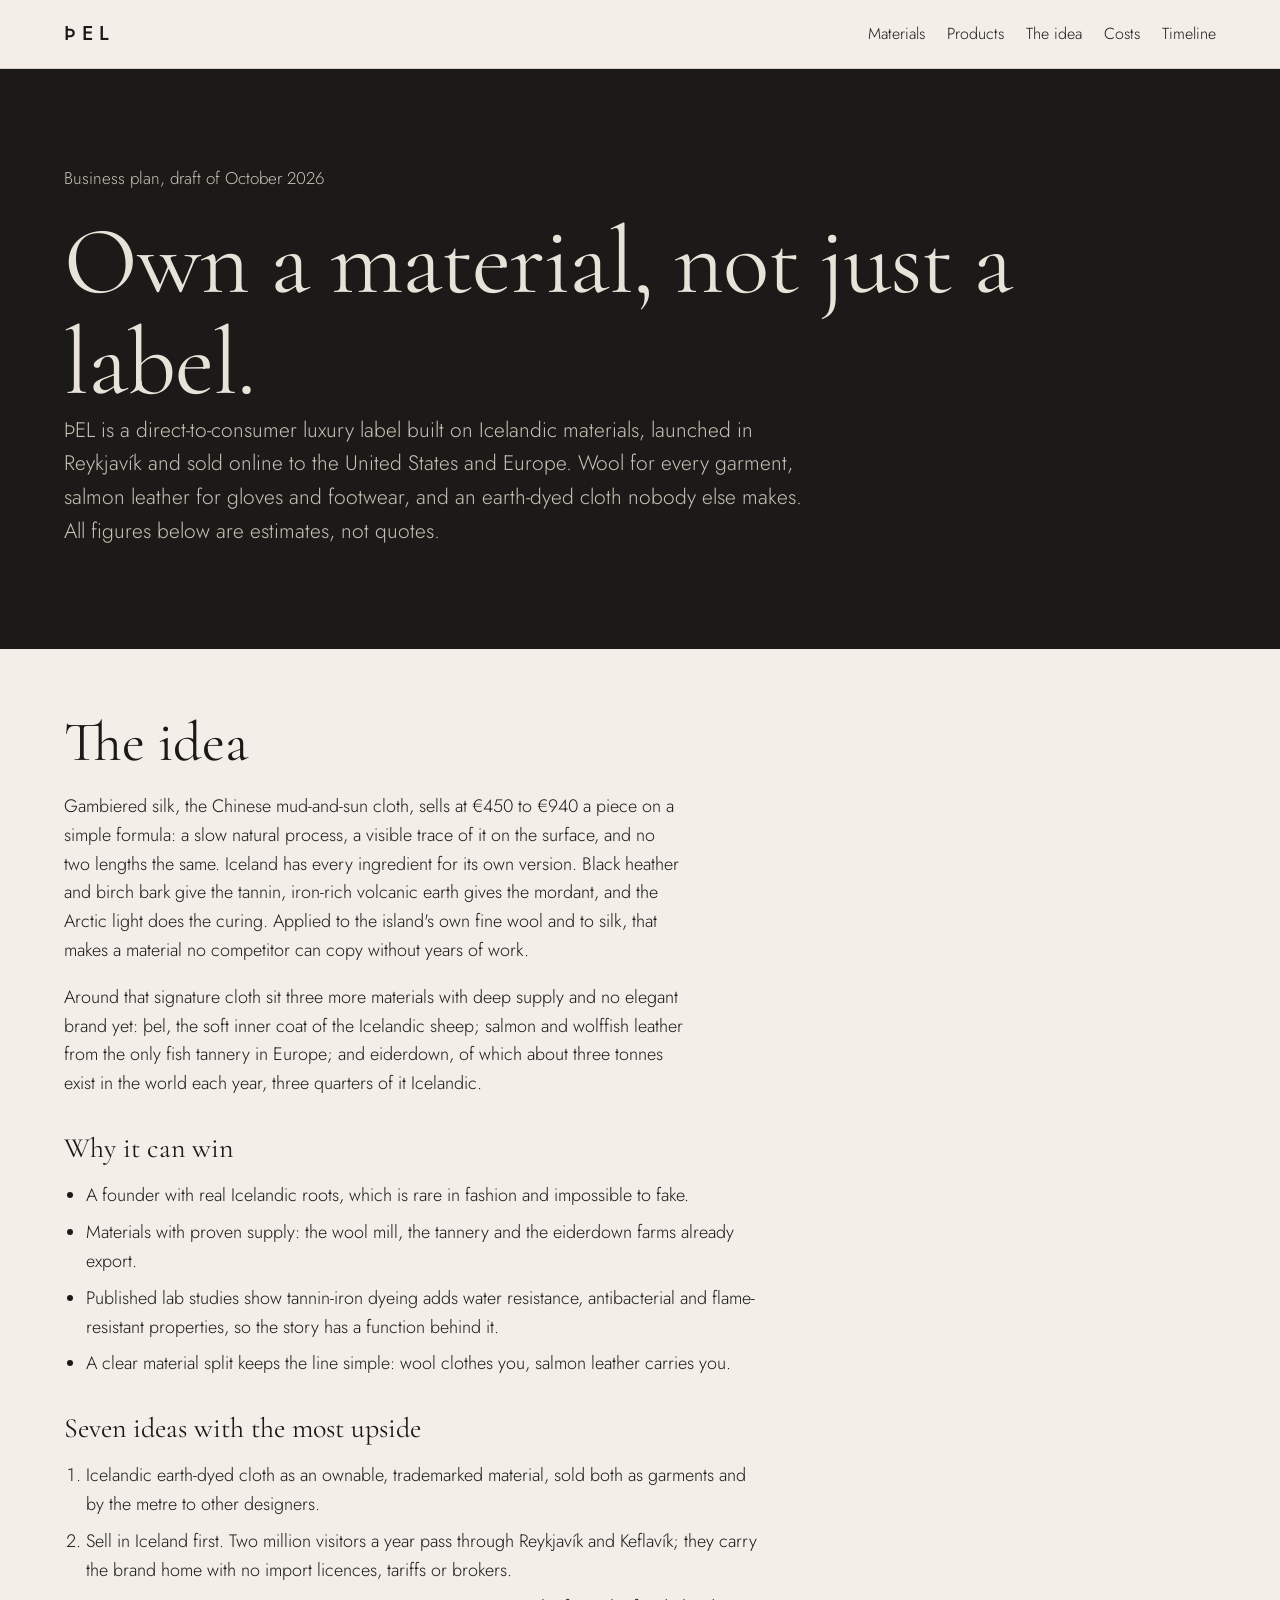
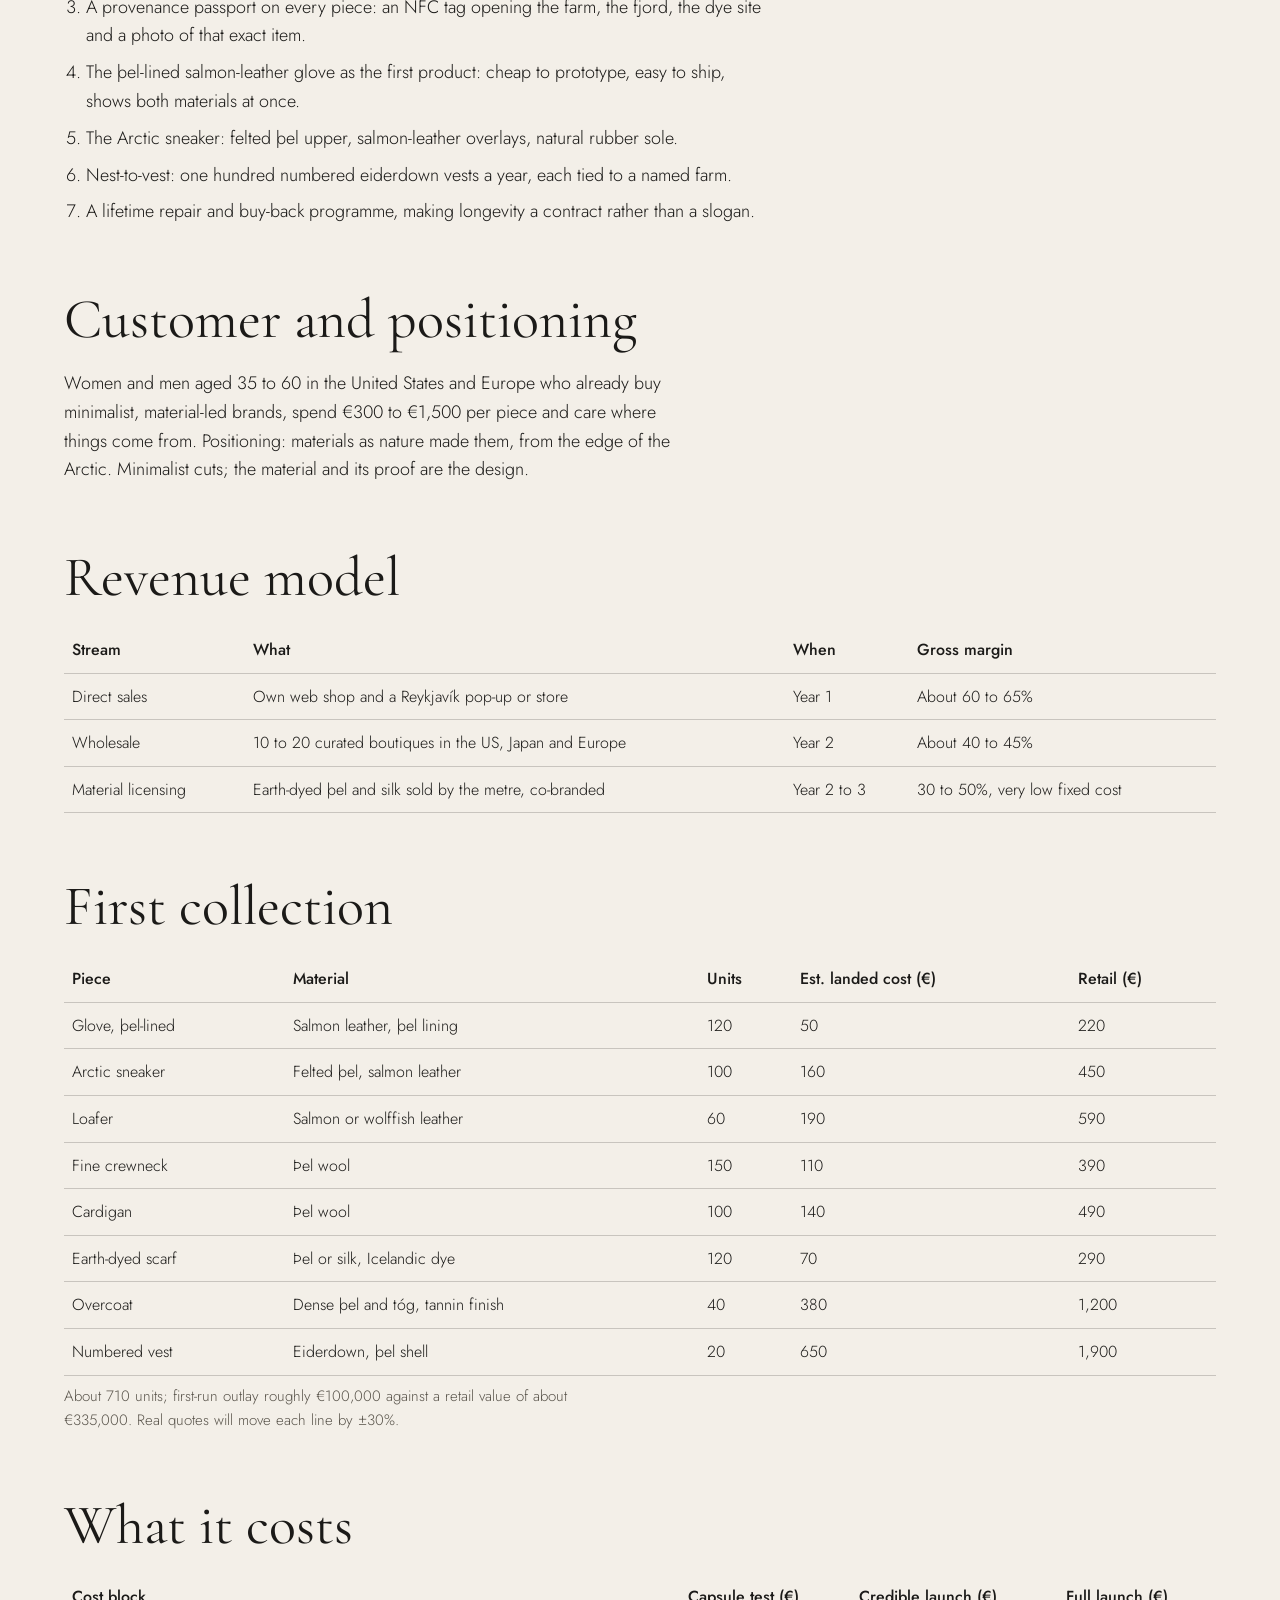
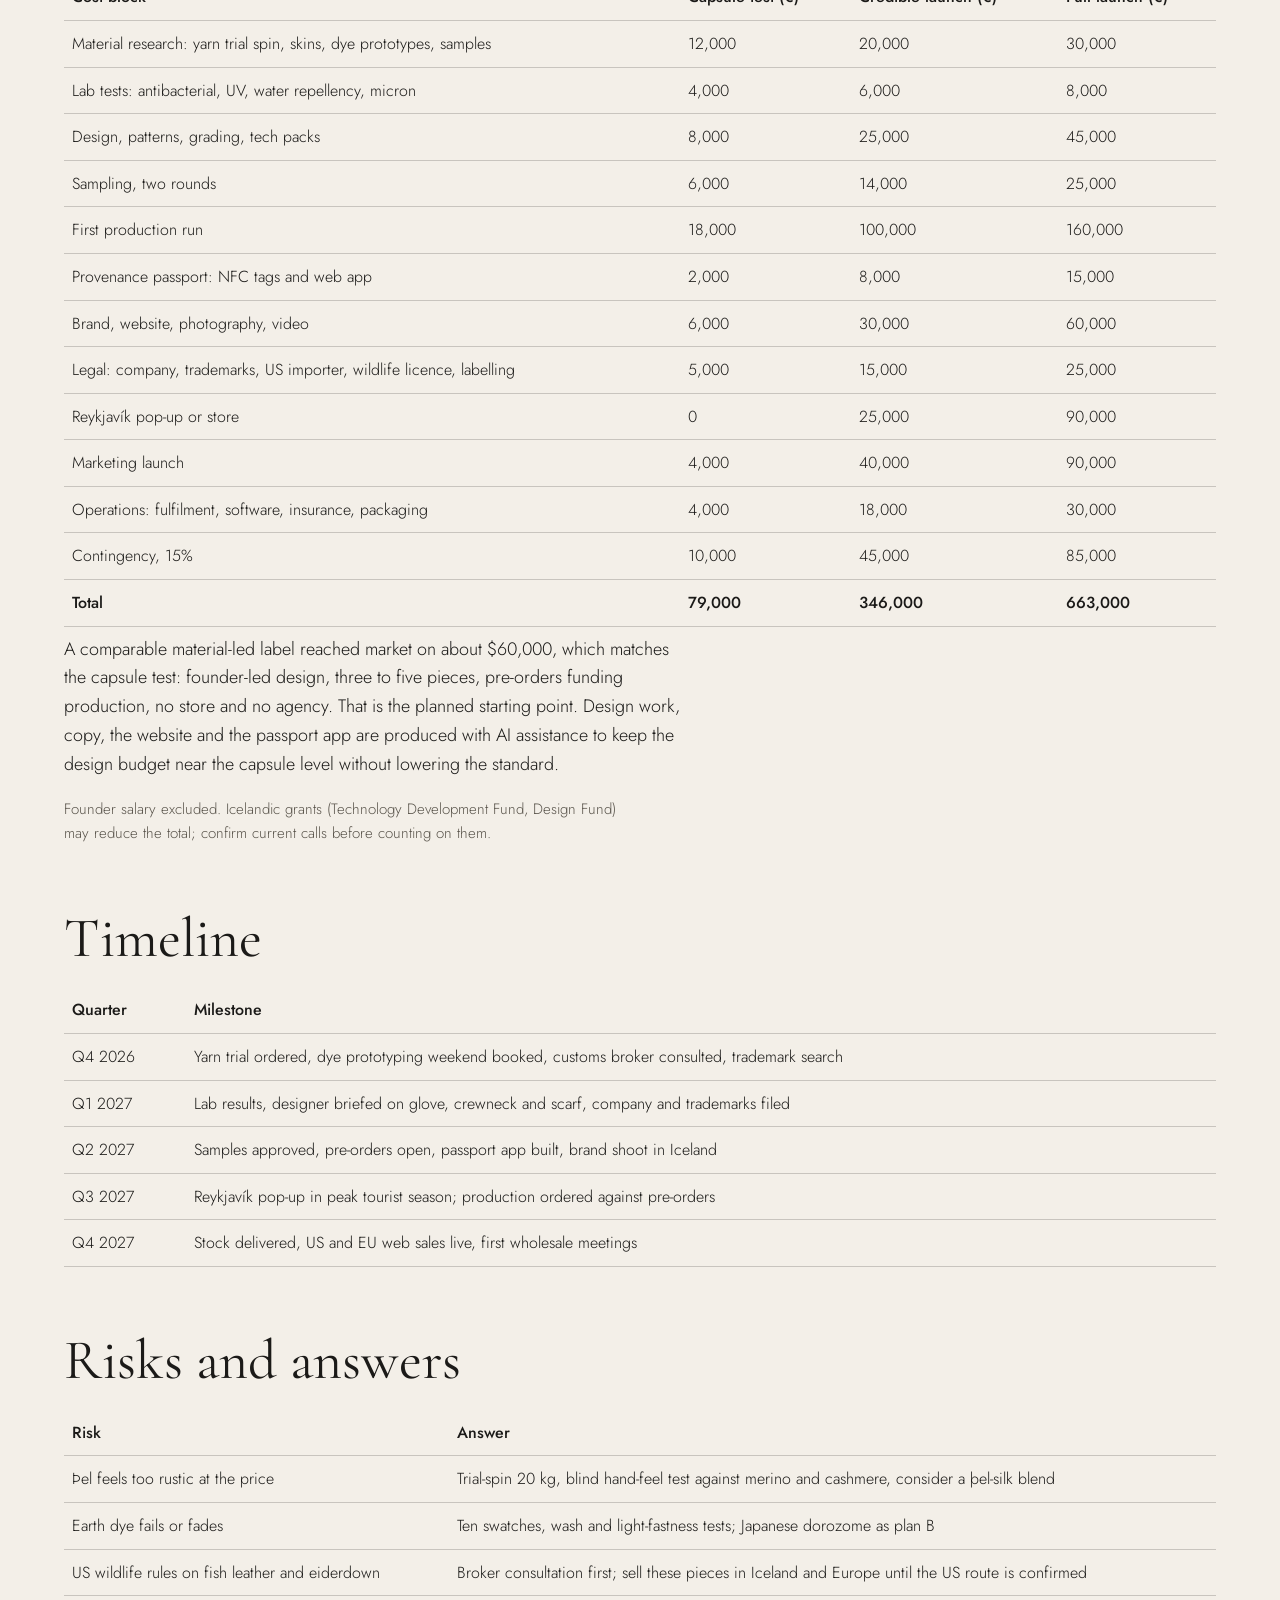
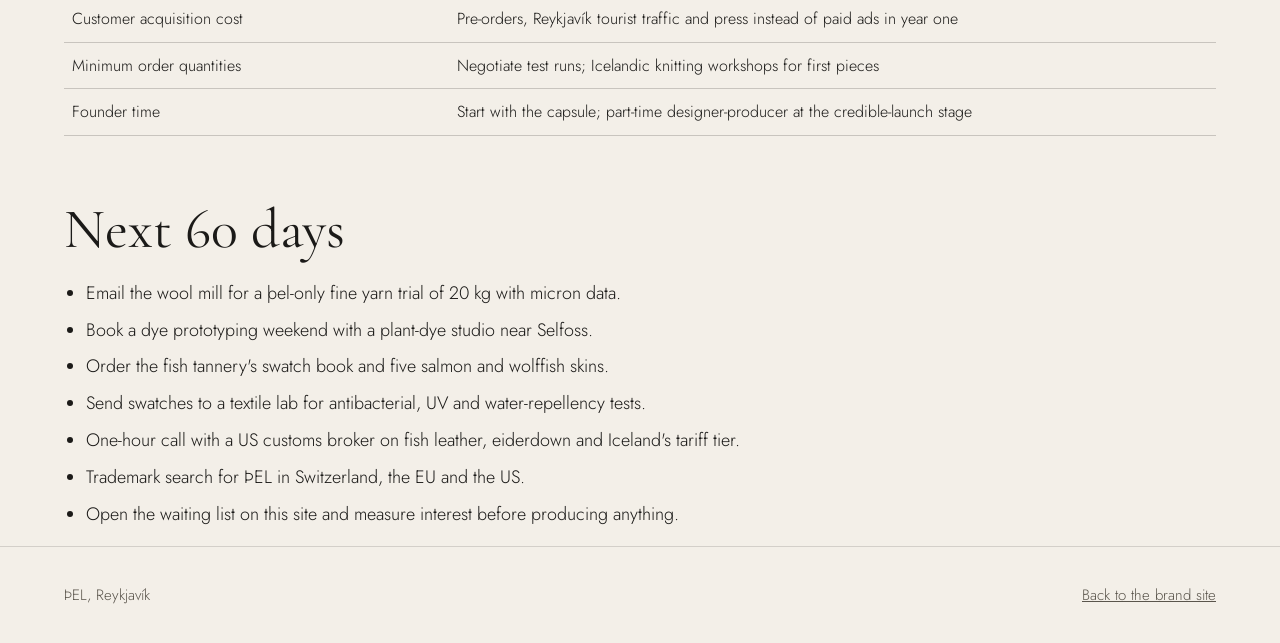
==== business.html @ fbdbf67c "ÞEL brand site and business plan" ====
<!doctype html>
<html lang="en">
<head>
<meta charset="utf-8">
<meta name="viewport" content="width=device-width, initial-scale=1">
<title>ÞEL — Business plan</title>
<meta name="description" content="The ÞEL business plan: concept, materials, product line, costs and timeline for an Icelandic heritage-materials label.">
<link rel="preconnect" href="https://fonts.googleapis.com">
<link rel="stylesheet" href="https://fonts.googleapis.com/css2?family=Cormorant+Garamond:ital,wght@0,400;0,600;1,400&family=Jost:wght@300;400;500&display=swap">
<link rel="stylesheet" href="style.css">
</head>
<body>
<header>
  <div class="wrap">
    <a class="mark" href="index.html">ÞEL</a>
    <nav aria-label="Main">
      <a href="index.html#materials">Materials</a>
      <a href="index.html#products">Products</a>
      <a href="#idea">The idea</a>
      <a href="#costs">Costs</a>
      <a href="#timeline">Timeline</a>
    </nav>
  </div>
</header>

<main class="doc">
<section class="hero">
  <div class="wrap" style="display:block">
    <p class="lead">Business plan, draft of October 2026</p>
    <h1>Own a material, not just a label.</h1>
    <p>ÞEL is a direct-to-consumer luxury label built on Icelandic materials, launched in Reykjavík and sold online to the United States and Europe. Wool for every garment, salmon leather for gloves and footwear, and an earth-dyed cloth nobody else makes. All figures below are estimates, not quotes.</p>
  </div>
</section>

<div class="wrap">

<h2 id="idea">The idea</h2>
<p>Gambiered silk, the Chinese mud-and-sun cloth, sells at €450 to €940 a piece on a simple formula: a slow natural process, a visible trace of it on the surface, and no two lengths the same. Iceland has every ingredient for its own version. Black heather and birch bark give the tannin, iron-rich volcanic earth gives the mordant, and the Arctic light does the curing. Applied to the island's own fine wool and to silk, that makes a material no competitor can copy without years of work.</p>
<p>Around that signature cloth sit three more materials with deep supply and no elegant brand yet: þel, the soft inner coat of the Icelandic sheep; salmon and wolffish leather from the only fish tannery in Europe; and eiderdown, of which about three tonnes exist in the world each year, three quarters of it Icelandic.</p>

<h3>Why it can win</h3>
<ul>
  <li>A founder with real Icelandic roots, which is rare in fashion and impossible to fake.</li>
  <li>Materials with proven supply: the wool mill, the tannery and the eiderdown farms already export.</li>
  <li>Published lab studies show tannin-iron dyeing adds water resistance, antibacterial and flame-resistant properties, so the story has a function behind it.</li>
  <li>A clear material split keeps the line simple: wool clothes you, salmon leather carries you.</li>
</ul>

<h3>Seven ideas with the most upside</h3>
<ol>
  <li>Icelandic earth-dyed cloth as an ownable, trademarked material, sold both as garments and by the metre to other designers.</li>
  <li>Sell in Iceland first. Two million visitors a year pass through Reykjavík and Keflavík; they carry the brand home with no import licences, tariffs or brokers.</li>
  <li>A provenance passport on every piece: an NFC tag opening the farm, the fjord, the dye site and a photo of that exact item.</li>
  <li>The þel-lined salmon-leather glove as the first product: cheap to prototype, easy to ship, shows both materials at once.</li>
  <li>The Arctic sneaker: felted þel upper, salmon-leather overlays, natural rubber sole.</li>
  <li>Nest-to-vest: one hundred numbered eiderdown vests a year, each tied to a named farm.</li>
  <li>A lifetime repair and buy-back programme, making longevity a contract rather than a slogan.</li>
</ol>

<h2>Customer and positioning</h2>
<p>Women and men aged 35 to 60 in the United States and Europe who already buy minimalist, material-led brands, spend €300 to €1,500 per piece and care where things come from. Positioning: materials as nature made them, from the edge of the Arctic. Minimalist cuts; the material and its proof are the design.</p>

<h2>Revenue model</h2>
<table>
  <thead><tr><th>Stream</th><th>What</th><th>When</th><th>Gross margin</th></tr></thead>
  <tbody>
    <tr><td>Direct sales</td><td>Own web shop and a Reykjavík pop-up or store</td><td>Year 1</td><td>About 60 to 65%</td></tr>
    <tr><td>Wholesale</td><td>10 to 20 curated boutiques in the US, Japan and Europe</td><td>Year 2</td><td>About 40 to 45%</td></tr>
    <tr><td>Material licensing</td><td>Earth-dyed þel and silk sold by the metre, co-branded</td><td>Year 2 to 3</td><td>30 to 50%, very low fixed cost</td></tr>
  </tbody>
</table>

<h2>First collection</h2>
<table>
  <thead><tr><th>Piece</th><th>Material</th><th>Units</th><th>Est. landed cost (€)</th><th>Retail (€)</th></tr></thead>
  <tbody>
    <tr><td>Glove, þel-lined</td><td>Salmon leather, þel lining</td><td>120</td><td>50</td><td>220</td></tr>
    <tr><td>Arctic sneaker</td><td>Felted þel, salmon leather</td><td>100</td><td>160</td><td>450</td></tr>
    <tr><td>Loafer</td><td>Salmon or wolffish leather</td><td>60</td><td>190</td><td>590</td></tr>
    <tr><td>Fine crewneck</td><td>Þel wool</td><td>150</td><td>110</td><td>390</td></tr>
    <tr><td>Cardigan</td><td>Þel wool</td><td>100</td><td>140</td><td>490</td></tr>
    <tr><td>Earth-dyed scarf</td><td>Þel or silk, Icelandic dye</td><td>120</td><td>70</td><td>290</td></tr>
    <tr><td>Overcoat</td><td>Dense þel and tóg, tannin finish</td><td>40</td><td>380</td><td>1,200</td></tr>
    <tr><td>Numbered vest</td><td>Eiderdown, þel shell</td><td>20</td><td>650</td><td>1,900</td></tr>
  </tbody>
</table>
<p class="note">About 710 units; first-run outlay roughly €100,000 against a retail value of about €335,000. Real quotes will move each line by ±30%.</p>

<h2 id="costs">What it costs</h2>
<table>
  <thead><tr><th>Cost block</th><th>Capsule test (€)</th><th>Credible launch (€)</th><th>Full launch (€)</th></tr></thead>
  <tbody>
    <tr><td>Material research: yarn trial spin, skins, dye prototypes, samples</td><td>12,000</td><td>20,000</td><td>30,000</td></tr>
    <tr><td>Lab tests: antibacterial, UV, water repellency, micron</td><td>4,000</td><td>6,000</td><td>8,000</td></tr>
    <tr><td>Design, patterns, grading, tech packs</td><td>8,000</td><td>25,000</td><td>45,000</td></tr>
    <tr><td>Sampling, two rounds</td><td>6,000</td><td>14,000</td><td>25,000</td></tr>
    <tr><td>First production run</td><td>18,000</td><td>100,000</td><td>160,000</td></tr>
    <tr><td>Provenance passport: NFC tags and web app</td><td>2,000</td><td>8,000</td><td>15,000</td></tr>
    <tr><td>Brand, website, photography, video</td><td>6,000</td><td>30,000</td><td>60,000</td></tr>
    <tr><td>Legal: company, trademarks, US importer, wildlife licence, labelling</td><td>5,000</td><td>15,000</td><td>25,000</td></tr>
    <tr><td>Reykjavík pop-up or store</td><td>0</td><td>25,000</td><td>90,000</td></tr>
    <tr><td>Marketing launch</td><td>4,000</td><td>40,000</td><td>90,000</td></tr>
    <tr><td>Operations: fulfilment, software, insurance, packaging</td><td>4,000</td><td>18,000</td><td>30,000</td></tr>
    <tr><td>Contingency, 15%</td><td>10,000</td><td>45,000</td><td>85,000</td></tr>
    <tr><th>Total</th><th>79,000</th><th>346,000</th><th>663,000</th></tr>
  </tbody>
</table>
<p>A comparable material-led label reached market on about $60,000, which matches the capsule test: founder-led design, three to five pieces, pre-orders funding production, no store and no agency. That is the planned starting point. Design work, copy, the website and the passport app are produced with AI assistance to keep the design budget near the capsule level without lowering the standard.</p>
<p class="note">Founder salary excluded. Icelandic grants (Technology Development Fund, Design Fund) may reduce the total; confirm current calls before counting on them.</p>

<h2 id="timeline">Timeline</h2>
<table>
  <thead><tr><th>Quarter</th><th>Milestone</th></tr></thead>
  <tbody>
    <tr><td>Q4 2026</td><td>Yarn trial ordered, dye prototyping weekend booked, customs broker consulted, trademark search</td></tr>
    <tr><td>Q1 2027</td><td>Lab results, designer briefed on glove, crewneck and scarf, company and trademarks filed</td></tr>
    <tr><td>Q2 2027</td><td>Samples approved, pre-orders open, passport app built, brand shoot in Iceland</td></tr>
    <tr><td>Q3 2027</td><td>Reykjavík pop-up in peak tourist season; production ordered against pre-orders</td></tr>
    <tr><td>Q4 2027</td><td>Stock delivered, US and EU web sales live, first wholesale meetings</td></tr>
  </tbody>
</table>

<h2>Risks and answers</h2>
<table>
  <thead><tr><th>Risk</th><th>Answer</th></tr></thead>
  <tbody>
    <tr><td>Þel feels too rustic at the price</td><td>Trial-spin 20 kg, blind hand-feel test against merino and cashmere, consider a þel-silk blend</td></tr>
    <tr><td>Earth dye fails or fades</td><td>Ten swatches, wash and light-fastness tests; Japanese dorozome as plan B</td></tr>
    <tr><td>US wildlife rules on fish leather and eiderdown</td><td>Broker consultation first; sell these pieces in Iceland and Europe until the US route is confirmed</td></tr>
    <tr><td>Customer acquisition cost</td><td>Pre-orders, Reykjavík tourist traffic and press instead of paid ads in year one</td></tr>
    <tr><td>Minimum order quantities</td><td>Negotiate test runs; Icelandic knitting workshops for first pieces</td></tr>
    <tr><td>Founder time</td><td>Start with the capsule; part-time designer-producer at the credible-launch stage</td></tr>
  </tbody>
</table>

<h2>Next 60 days</h2>
<ul>
  <li>Email the wool mill for a þel-only fine yarn trial of 20 kg with micron data.</li>
  <li>Book a dye prototyping weekend with a plant-dye studio near Selfoss.</li>
  <li>Order the fish tannery's swatch book and five salmon and wolffish skins.</li>
  <li>Send swatches to a textile lab for antibacterial, UV and water-repellency tests.</li>
  <li>One-hour call with a US customs broker on fish leather, eiderdown and Iceland's tariff tier.</li>
  <li>Trademark search for ÞEL in Switzerland, the EU and the US.</li>
  <li>Open the waiting list on this site and measure interest before producing anything.</li>
</ul>

</div>
</main>

<footer>
  <div class="wrap">
    <span>ÞEL, Reykjavík</span>
    <span><a href="index.html">Back to the brand site</a></span>
  </div>
</footer>
</body>
</html>
---- style.css ----
:root{--basalt:#1B1A18;--ash:#E8E3D9;--paper:#F3EFE8;--mud:#8E5B3A;--moss:#6B6F66;--ink-soft:#5A554C;--max:1200px}
*{box-sizing:border-box}
html{scroll-behavior:smooth}
@media (prefers-reduced-motion:reduce){html{scroll-behavior:auto}}
body{margin:0;background:var(--paper);color:var(--basalt);font-family:'Jost','Helvetica Neue',Arial,sans-serif;font-weight:300;line-height:1.6;font-size:18px}
h1,h2,h3{font-family:'Cormorant Garamond',Georgia,serif;font-weight:400;line-height:1.05;margin:0}
h1{font-size:clamp(44px,8vw,96px);letter-spacing:-.01em}
h2{font-size:clamp(34px,4.5vw,56px)}
h3{font-size:28px}
p{margin:0 0 1em;max-width:62ch}
a{color:inherit}
a:focus-visible,button:focus-visible{outline:2px solid var(--mud);outline-offset:3px}
.wrap{max-width:var(--max);margin:0 auto;padding:0 24px}
header{position:sticky;top:0;z-index:5;background:rgba(243,239,232,.92);backdrop-filter:blur(6px);border-bottom:1px solid rgba(27,26,24,.15)}
header .wrap{display:flex;justify-content:space-between;align-items:center;gap:16px;padding-top:18px;padding-bottom:18px}
.mark{font-weight:500;letter-spacing:.3em;text-decoration:none;font-size:20px}
nav{display:flex;flex-wrap:wrap;gap:22px;font-size:16px}
nav a{text-decoration:none}
nav a:hover{color:var(--mud)}
.hero{background:var(--basalt);color:var(--ash);padding:96px 0 80px}
.hero .wrap{display:grid;grid-template-columns:1.2fr 1fr;gap:56px;align-items:end}
.hero p{color:#C9C2B5;font-size:21px}
.hero .lead{font-size:17px;color:#C9C2B5;margin-bottom:20px}
.hero-img{aspect-ratio:4/5;width:100%;object-fit:cover;display:block;border:1px solid rgba(232,227,217,.15)}
.btns{display:flex;flex-wrap:wrap;gap:14px;margin-top:28px}
.btn{display:inline-block;padding:15px 30px;text-decoration:none;font-size:16px;border:1px solid var(--ash);color:var(--ash)}
.btn.solid{background:var(--ash);color:var(--basalt)}
.btn.dark{border-color:var(--basalt);color:var(--basalt)}
.btn.dark.solid{background:var(--basalt);color:var(--ash)}
section{padding:88px 0}
.intro{max-width:720px;margin-bottom:48px}
.grid4{display:grid;grid-template-columns:repeat(4,1fr);gap:32px}
.grid4 img{width:100%;aspect-ratio:4/5;object-fit:cover;display:block;margin-bottom:18px}
.grid4 h3{margin-bottom:8px}
.grid4 p{font-size:16px}
.products{background:var(--ash)}
.lineup{width:100%;height:auto;display:block;margin:24px 0 40px}
.ptable{width:100%;border-collapse:collapse;font-size:17px}
.ptable th,.ptable td{text-align:left;padding:14px 8px;border-bottom:1px solid rgba(27,26,24,.2);vertical-align:top}
.ptable th{font-weight:500}
.steps{display:grid;grid-template-columns:repeat(4,1fr);gap:28px;counter-reset:s}
.steps div{border-top:2px solid var(--mud);padding-top:16px}
.steps div::before{counter-increment:s;content:counter(s);font-family:'Cormorant Garamond',Georgia,serif;font-size:34px;display:block;margin-bottom:6px;color:var(--mud)}
.passport{background:var(--mud);color:#F3EEE6}
.passport .wrap{display:grid;grid-template-columns:1fr 1fr;gap:40px;align-items:center}
.passport p{font-size:19px}
.biz{background:var(--basalt);color:var(--ash)}
.biz p{color:#C9C2B5}
.biz .cols{display:grid;grid-template-columns:repeat(3,1fr);gap:32px;margin-top:40px}
.biz .cols div{border-top:1px solid rgba(232,227,217,.3);padding-top:18px}
.biz .cols strong{display:block;font-family:'Cormorant Garamond',Georgia,serif;font-size:40px;font-weight:400;margin-bottom:6px}
.biz .cols p{font-size:16px}
.wait form{display:flex;flex-wrap:wrap;gap:12px;margin-top:20px}
.wait input{flex:1 1 260px;padding:14px 16px;font:inherit;border:1px solid var(--basalt);background:#fff}
.wait button{padding:14px 28px;font:inherit;background:var(--basalt);color:var(--ash);border:0;cursor:pointer}
footer{border-top:1px solid rgba(27,26,24,.15);padding:36px 0;font-size:15px;color:var(--ink-soft)}
footer .wrap{display:flex;flex-wrap:wrap;justify-content:space-between;gap:12px}
.doc h2{margin:64px 0 20px}
.doc h3{margin:36px 0 12px}
.doc ul,.doc ol{padding-left:22px;max-width:70ch}
.doc li{margin-bottom:8px}
.doc table{width:100%;border-collapse:collapse;font-size:16px;margin:16px 0 8px}
.doc th,.doc td{text-align:left;padding:10px 8px;border-bottom:1px solid rgba(27,26,24,.2);vertical-align:top}
.doc th{font-weight:500}
.note{font-size:15px;color:var(--ink-soft)}
@media (max-width:900px){.hero .wrap,.passport .wrap{grid-template-columns:1fr}.grid4,.steps,.biz .cols{grid-template-columns:1fr 1fr}}
@media (max-width:560px){.grid4,.steps,.biz .cols{grid-template-columns:1fr}section{padding:64px 0}.hero{padding:64px 0 56px}.ptable{font-size:15px}}
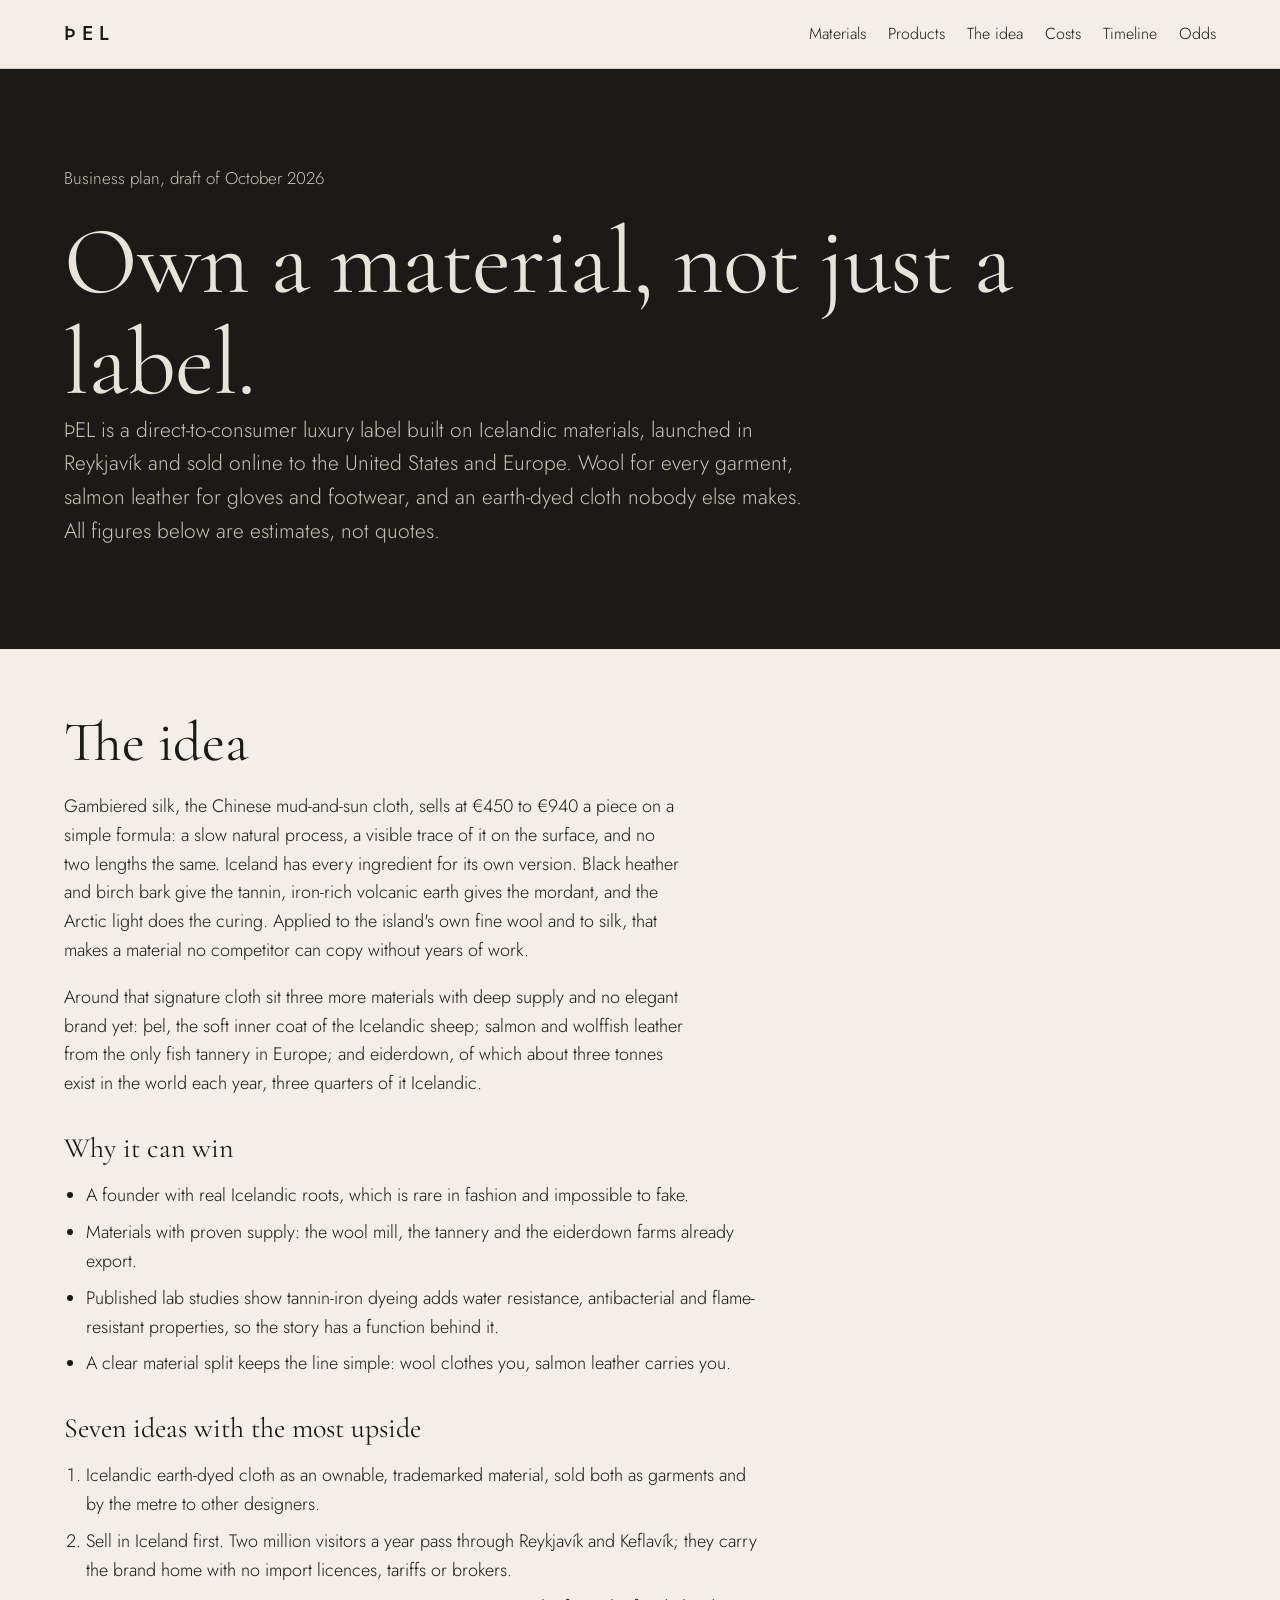
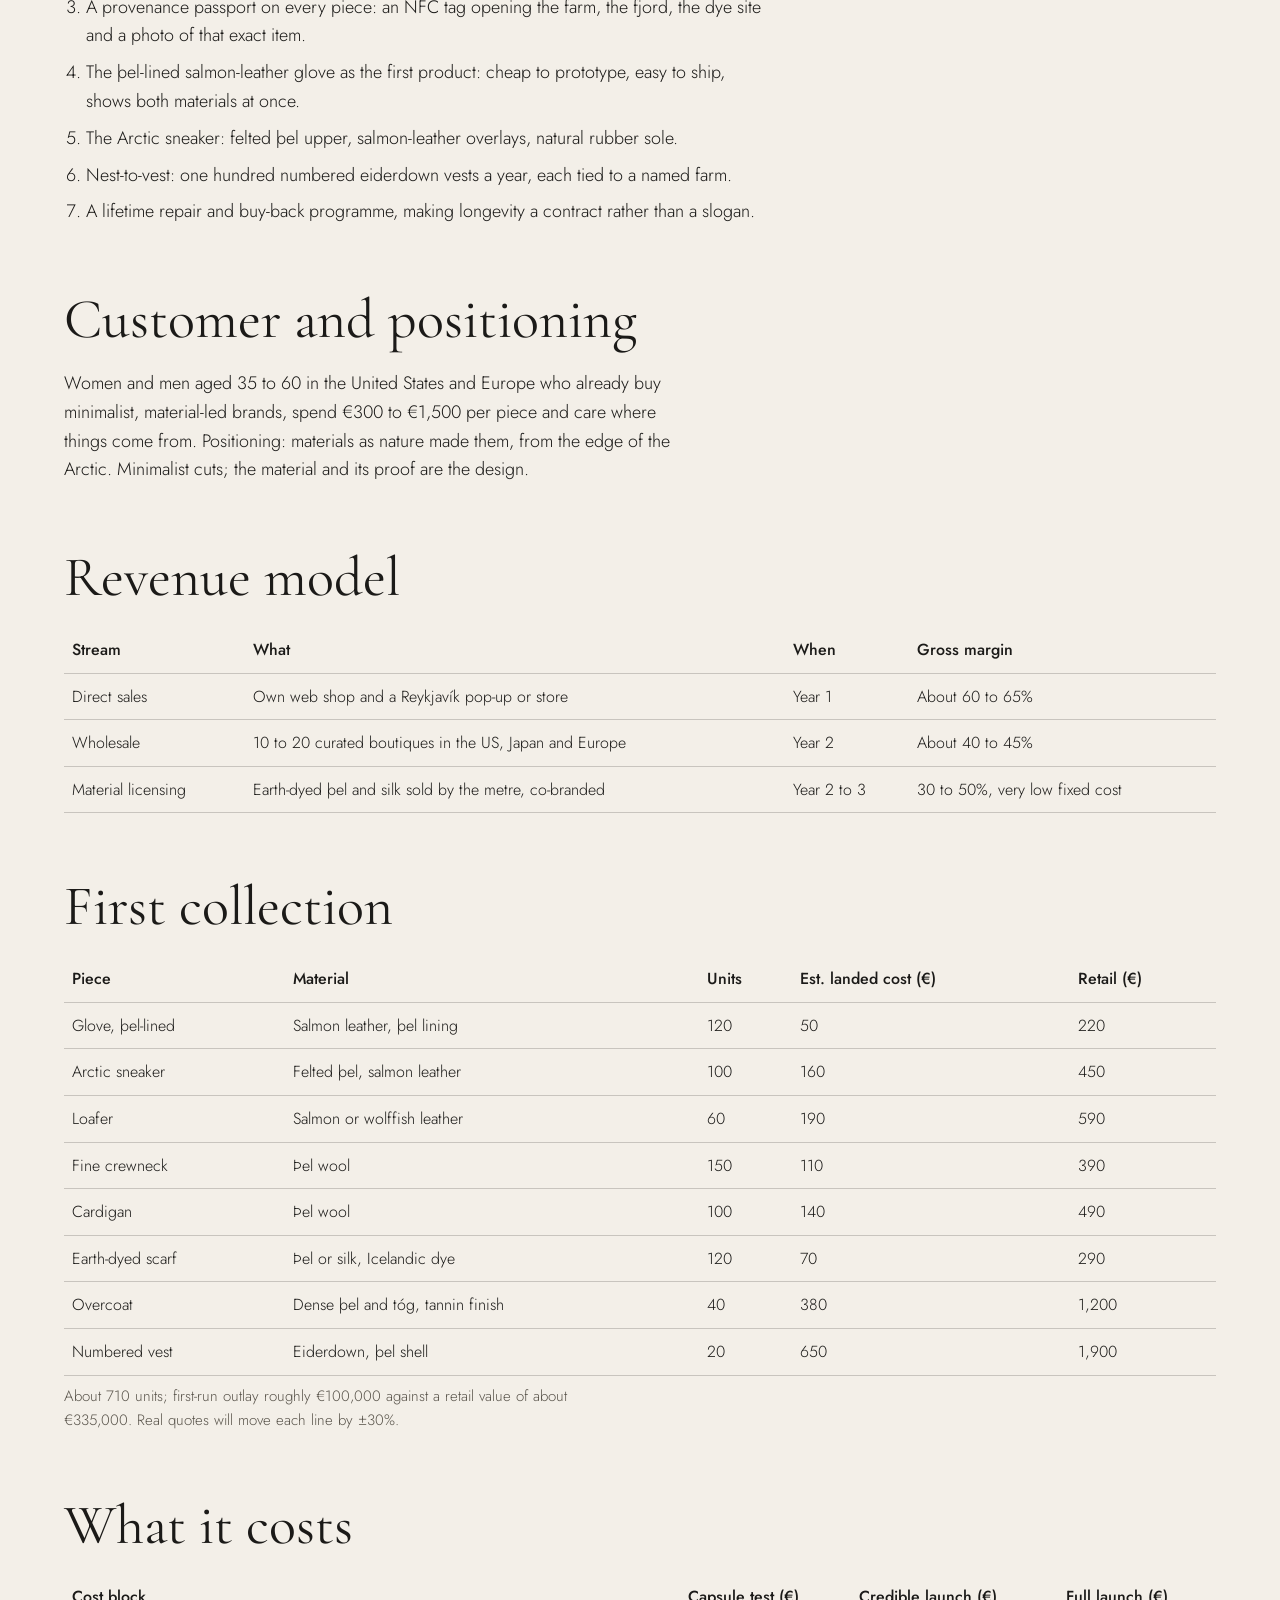
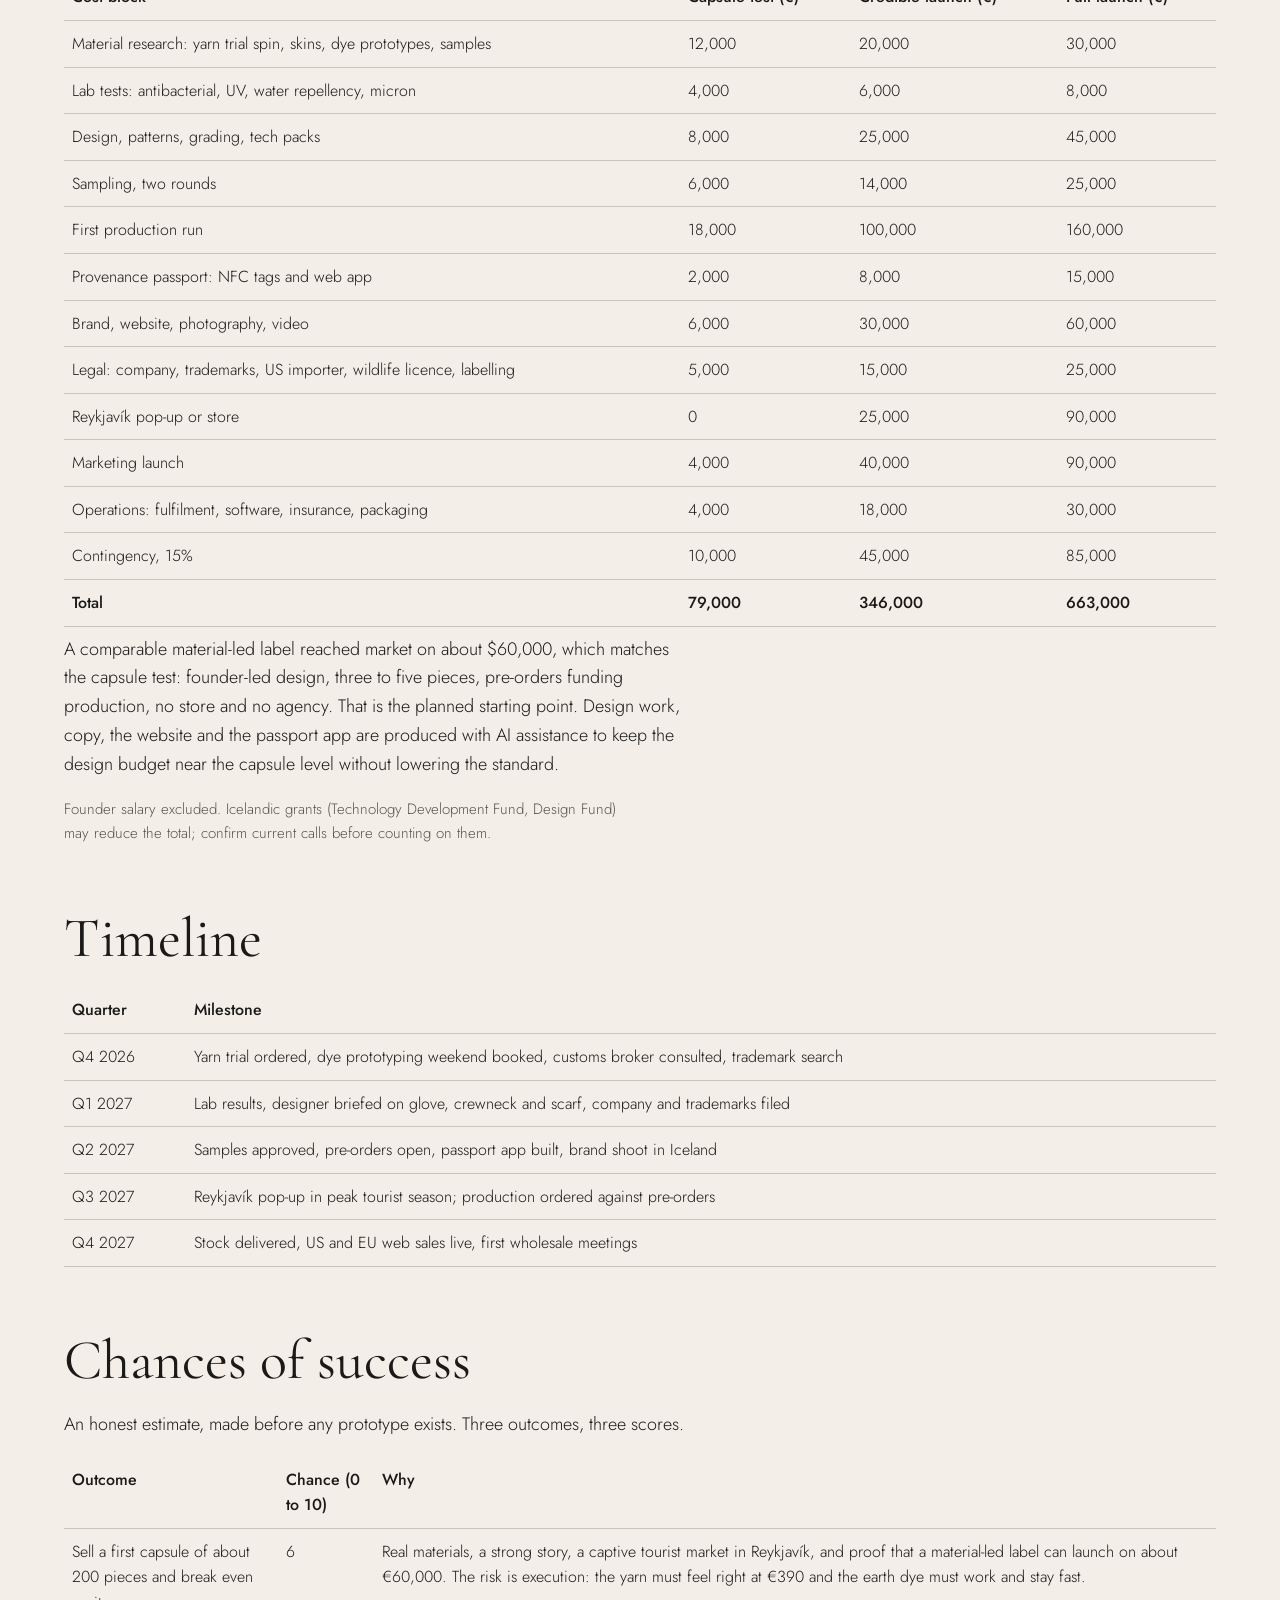
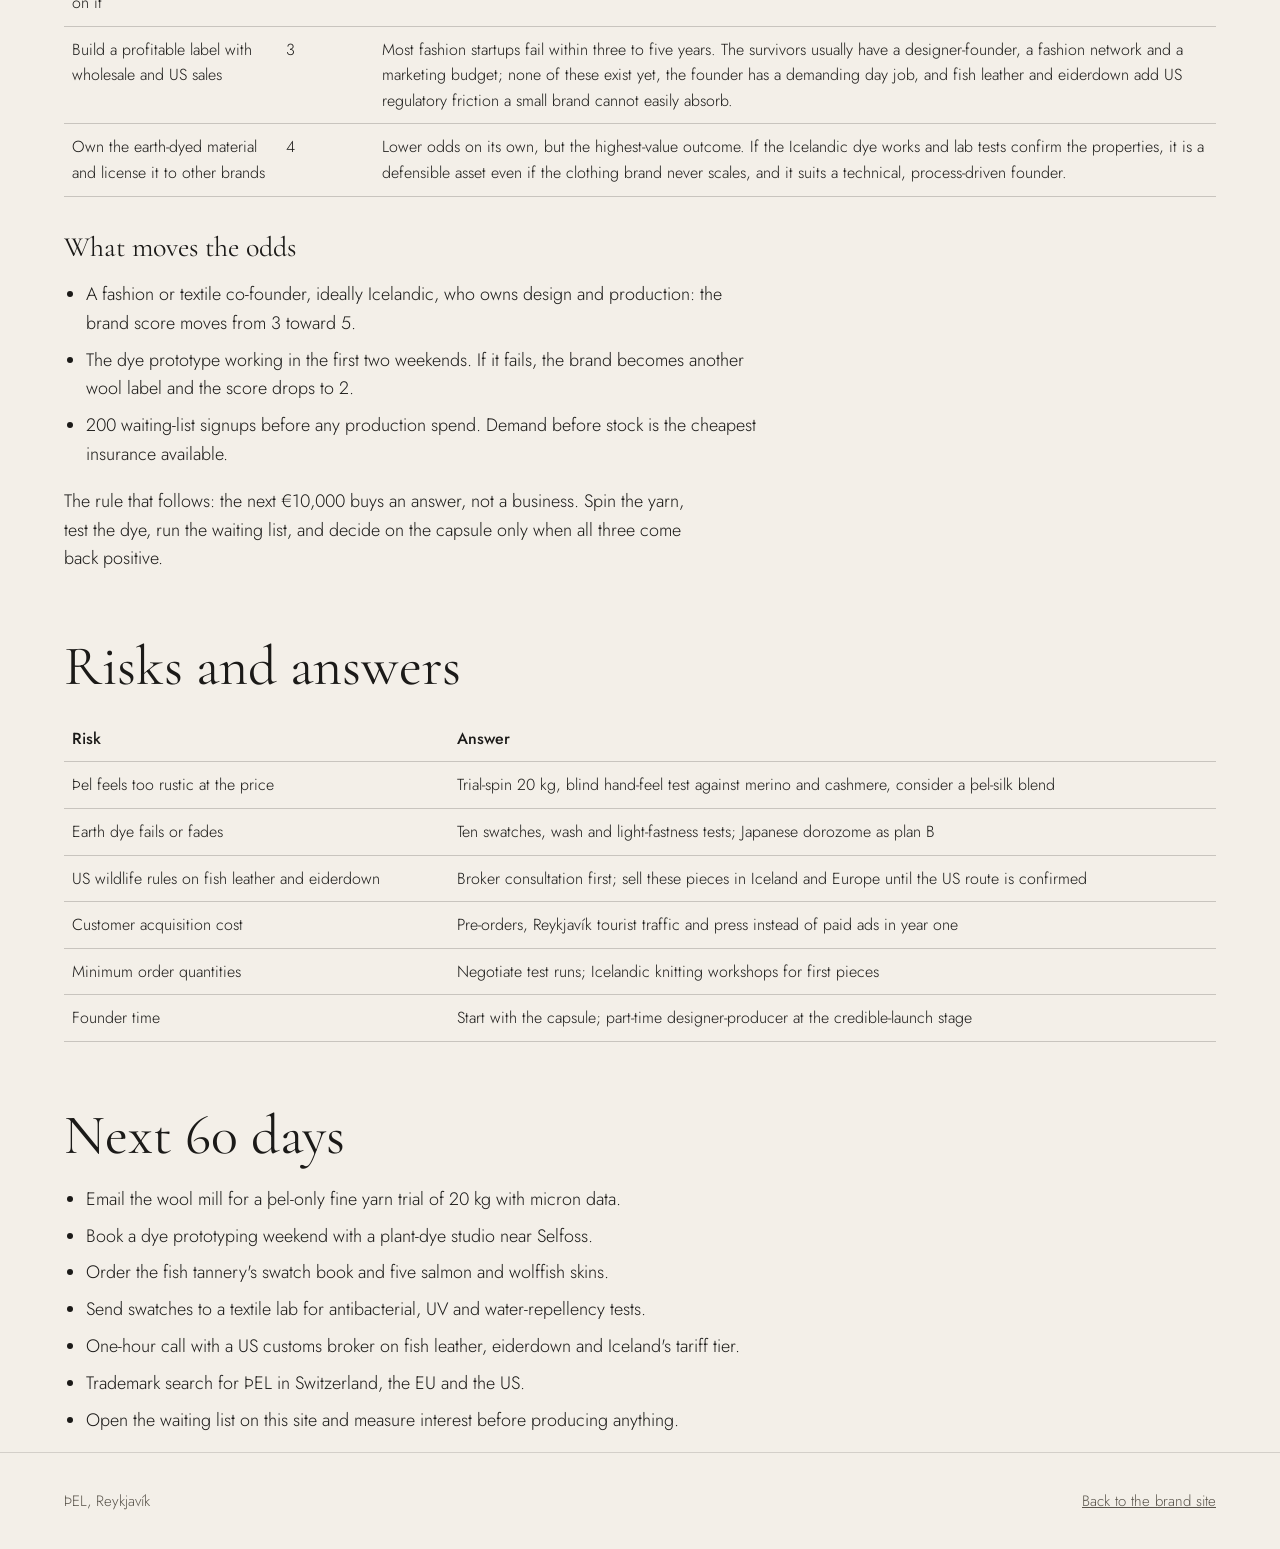
==== commit f409623d: "Add chances-of-success section" ====
--- a/business.html
+++ b/business.html
@@ -19,6 +19,7 @@
       <a href="#idea">The idea</a>
       <a href="#costs">Costs</a>
       <a href="#timeline">Timeline</a>
+      <a href="#odds">Odds</a>
     </nav>
   </div>
 </header>
@@ -120,6 +121,24 @@
   </tbody>
 </table>
 
+<h2 id="odds">Chances of success</h2>
+<p>An honest estimate, made before any prototype exists. Three outcomes, three scores.</p>
+<table>
+  <thead><tr><th>Outcome</th><th>Chance (0 to 10)</th><th>Why</th></tr></thead>
+  <tbody>
+    <tr><td>Sell a first capsule of about 200 pieces and break even on it</td><td>6</td><td>Real materials, a strong story, a captive tourist market in Reykjavík, and proof that a material-led label can launch on about €60,000. The risk is execution: the yarn must feel right at €390 and the earth dye must work and stay fast.</td></tr>
+    <tr><td>Build a profitable label with wholesale and US sales</td><td>3</td><td>Most fashion startups fail within three to five years. The survivors usually have a designer-founder, a fashion network and a marketing budget; none of these exist yet, the founder has a demanding day job, and fish leather and eiderdown add US regulatory friction a small brand cannot easily absorb.</td></tr>
+    <tr><td>Own the earth-dyed material and license it to other brands</td><td>4</td><td>Lower odds on its own, but the highest-value outcome. If the Icelandic dye works and lab tests confirm the properties, it is a defensible asset even if the clothing brand never scales, and it suits a technical, process-driven founder.</td></tr>
+  </tbody>
+</table>
+<h3>What moves the odds</h3>
+<ul>
+  <li>A fashion or textile co-founder, ideally Icelandic, who owns design and production: the brand score moves from 3 toward 5.</li>
+  <li>The dye prototype working in the first two weekends. If it fails, the brand becomes another wool label and the score drops to 2.</li>
+  <li>200 waiting-list signups before any production spend. Demand before stock is the cheapest insurance available.</li>
+</ul>
+<p>The rule that follows: the next €10,000 buys an answer, not a business. Spin the yarn, test the dye, run the waiting list, and decide on the capsule only when all three come back positive.</p>
+
 <h2>Risks and answers</h2>
 <table>
   <thead><tr><th>Risk</th><th>Answer</th></tr></thead>
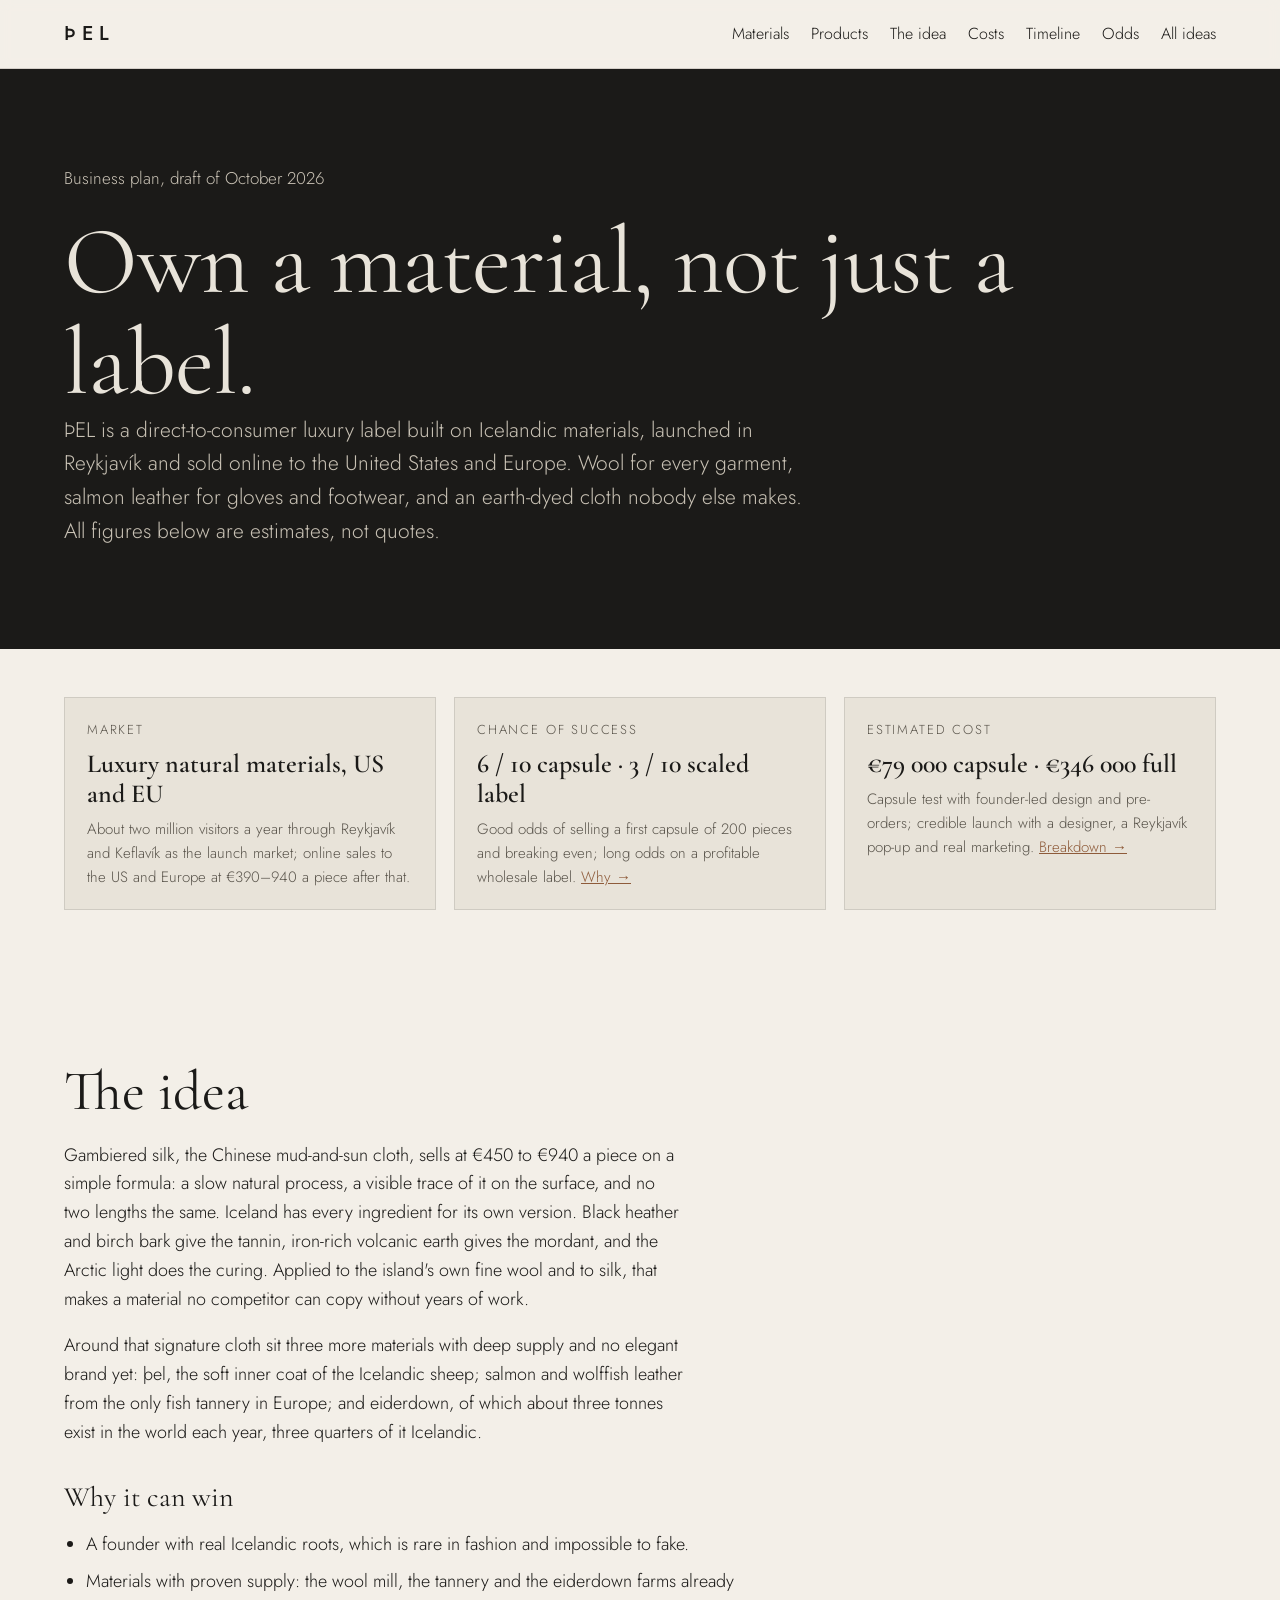
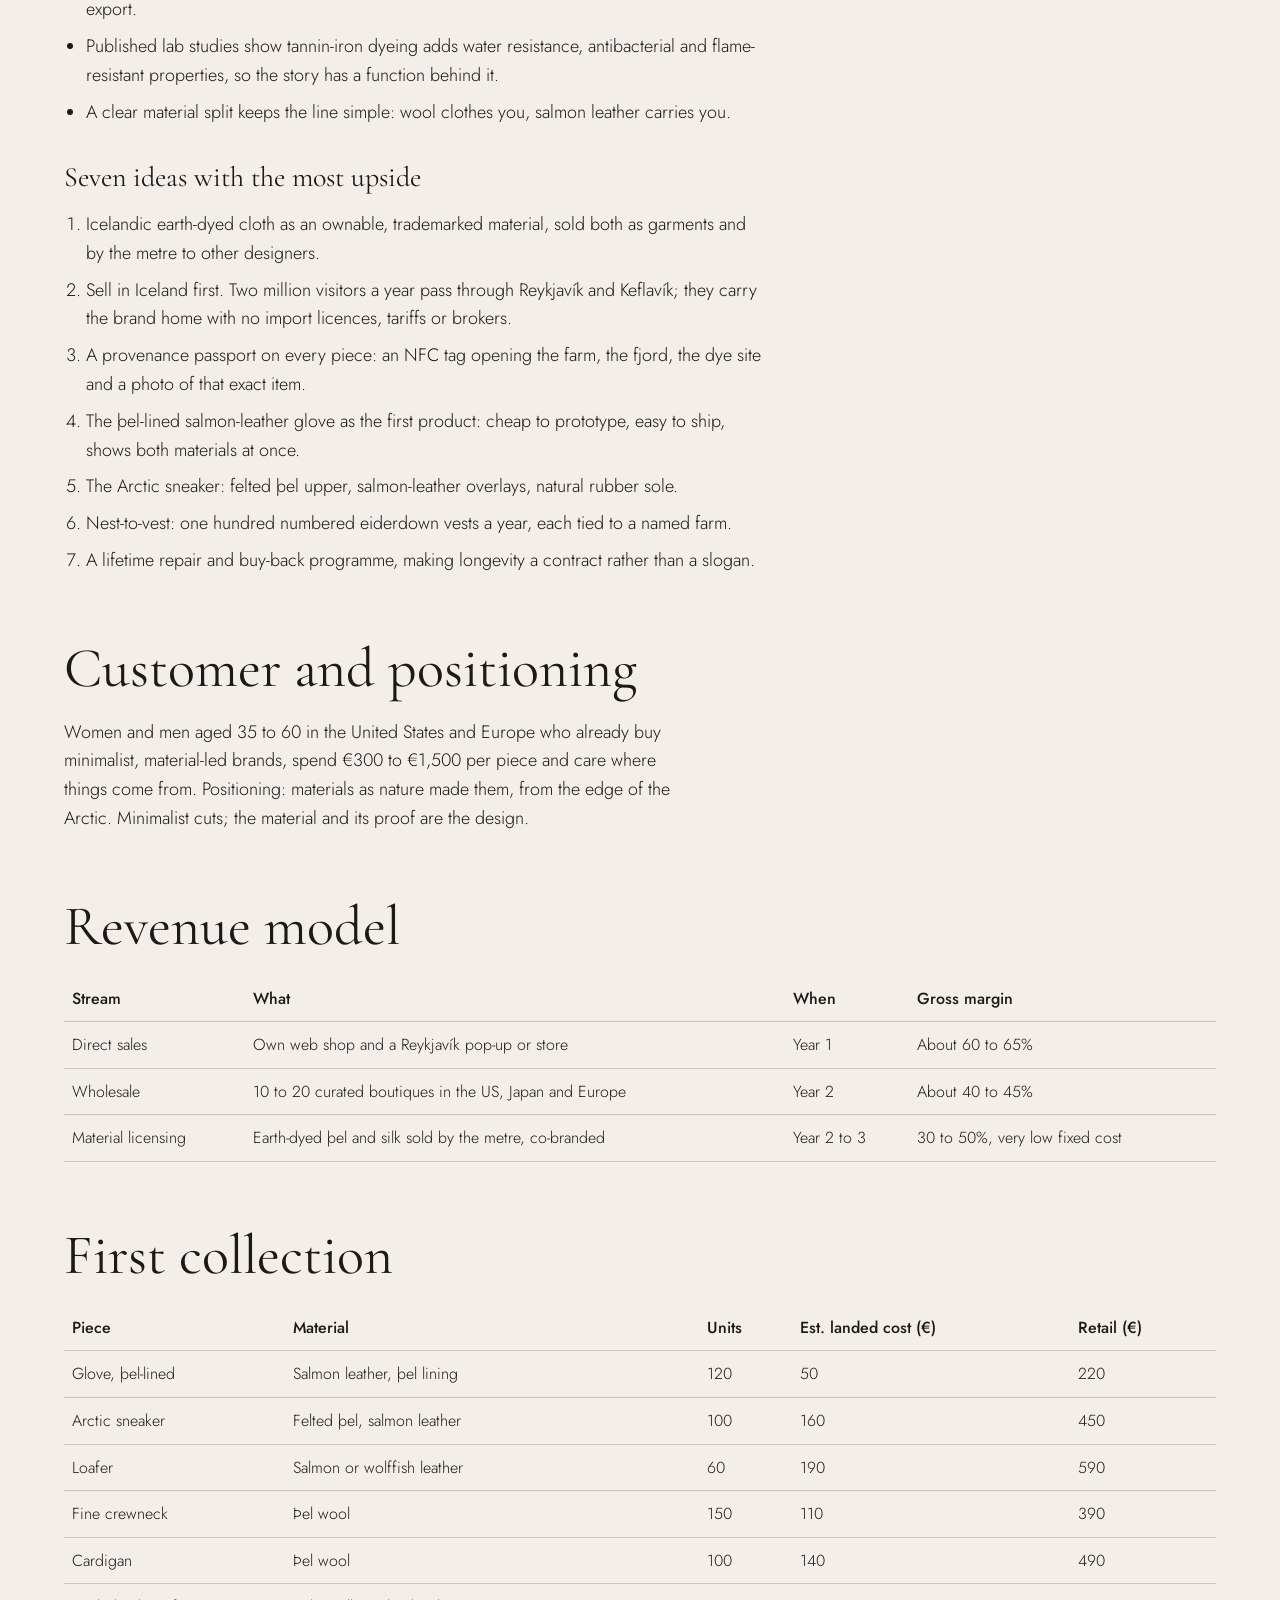
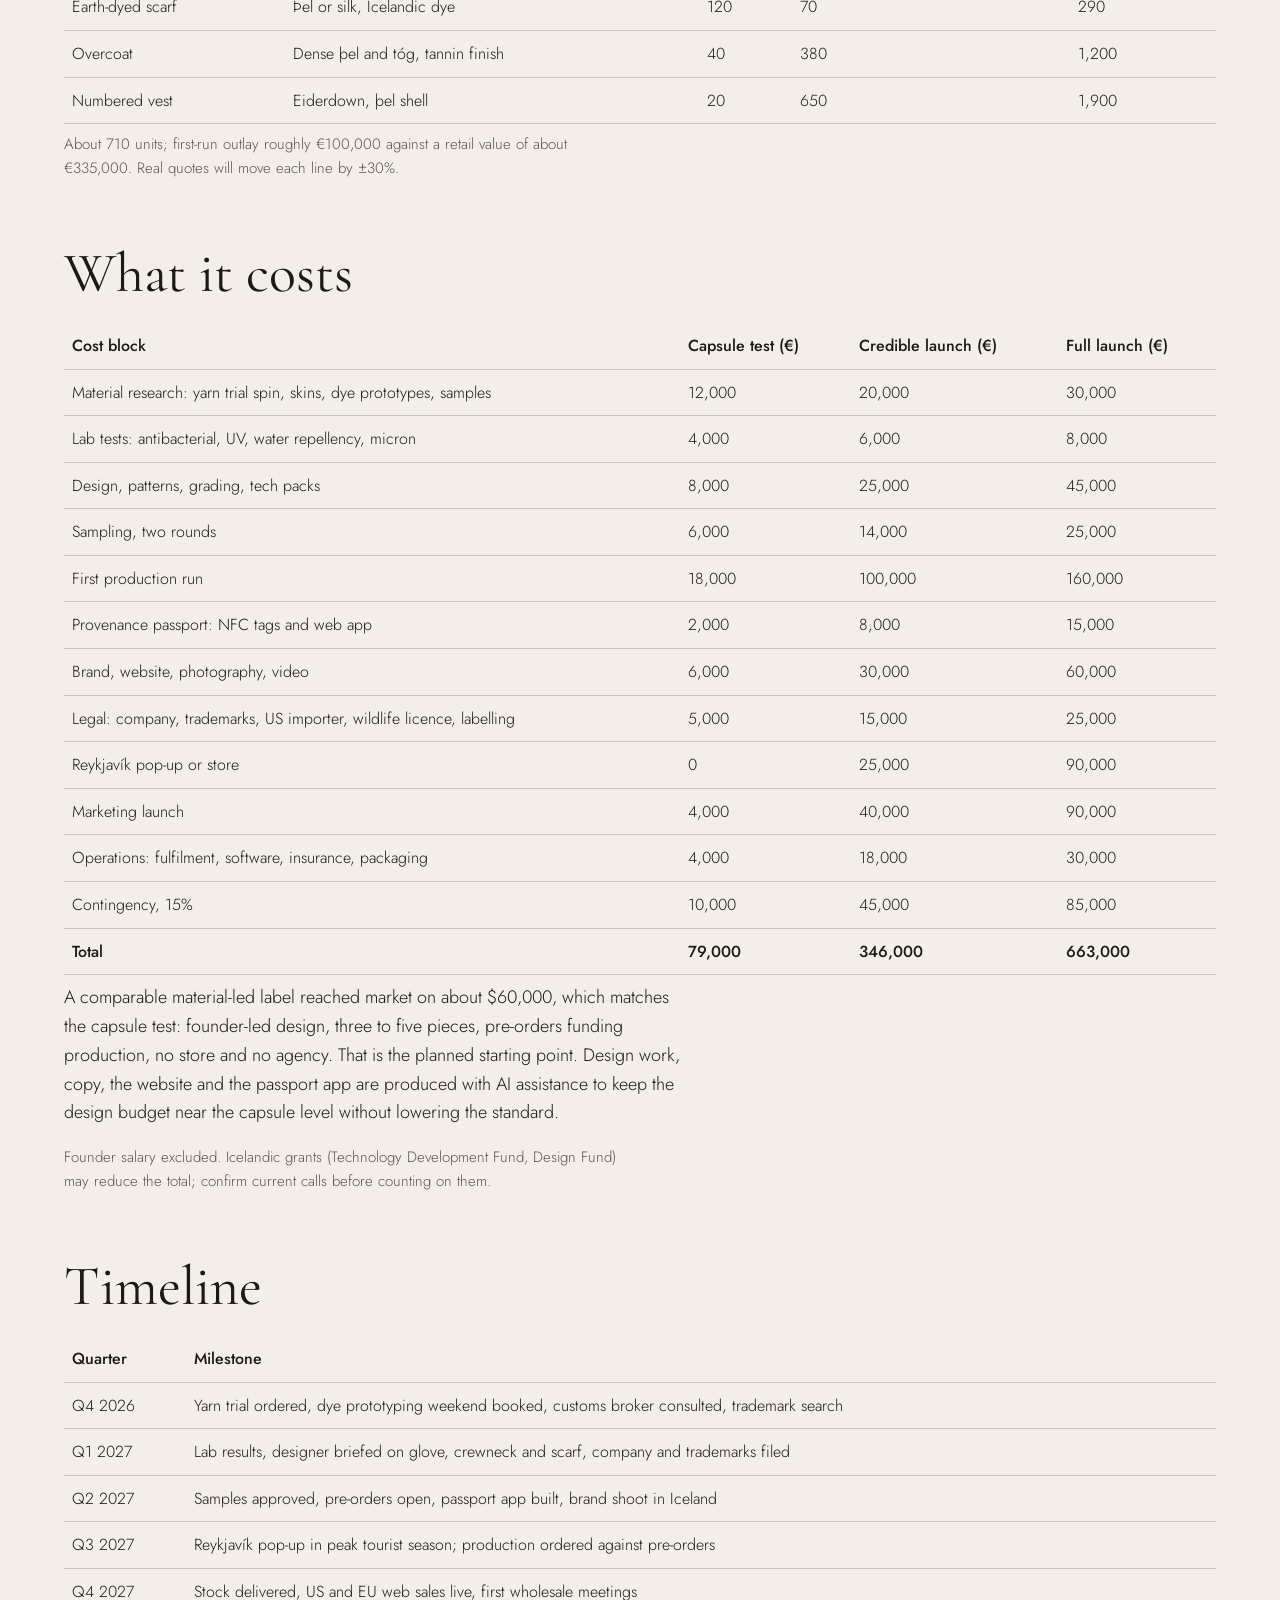
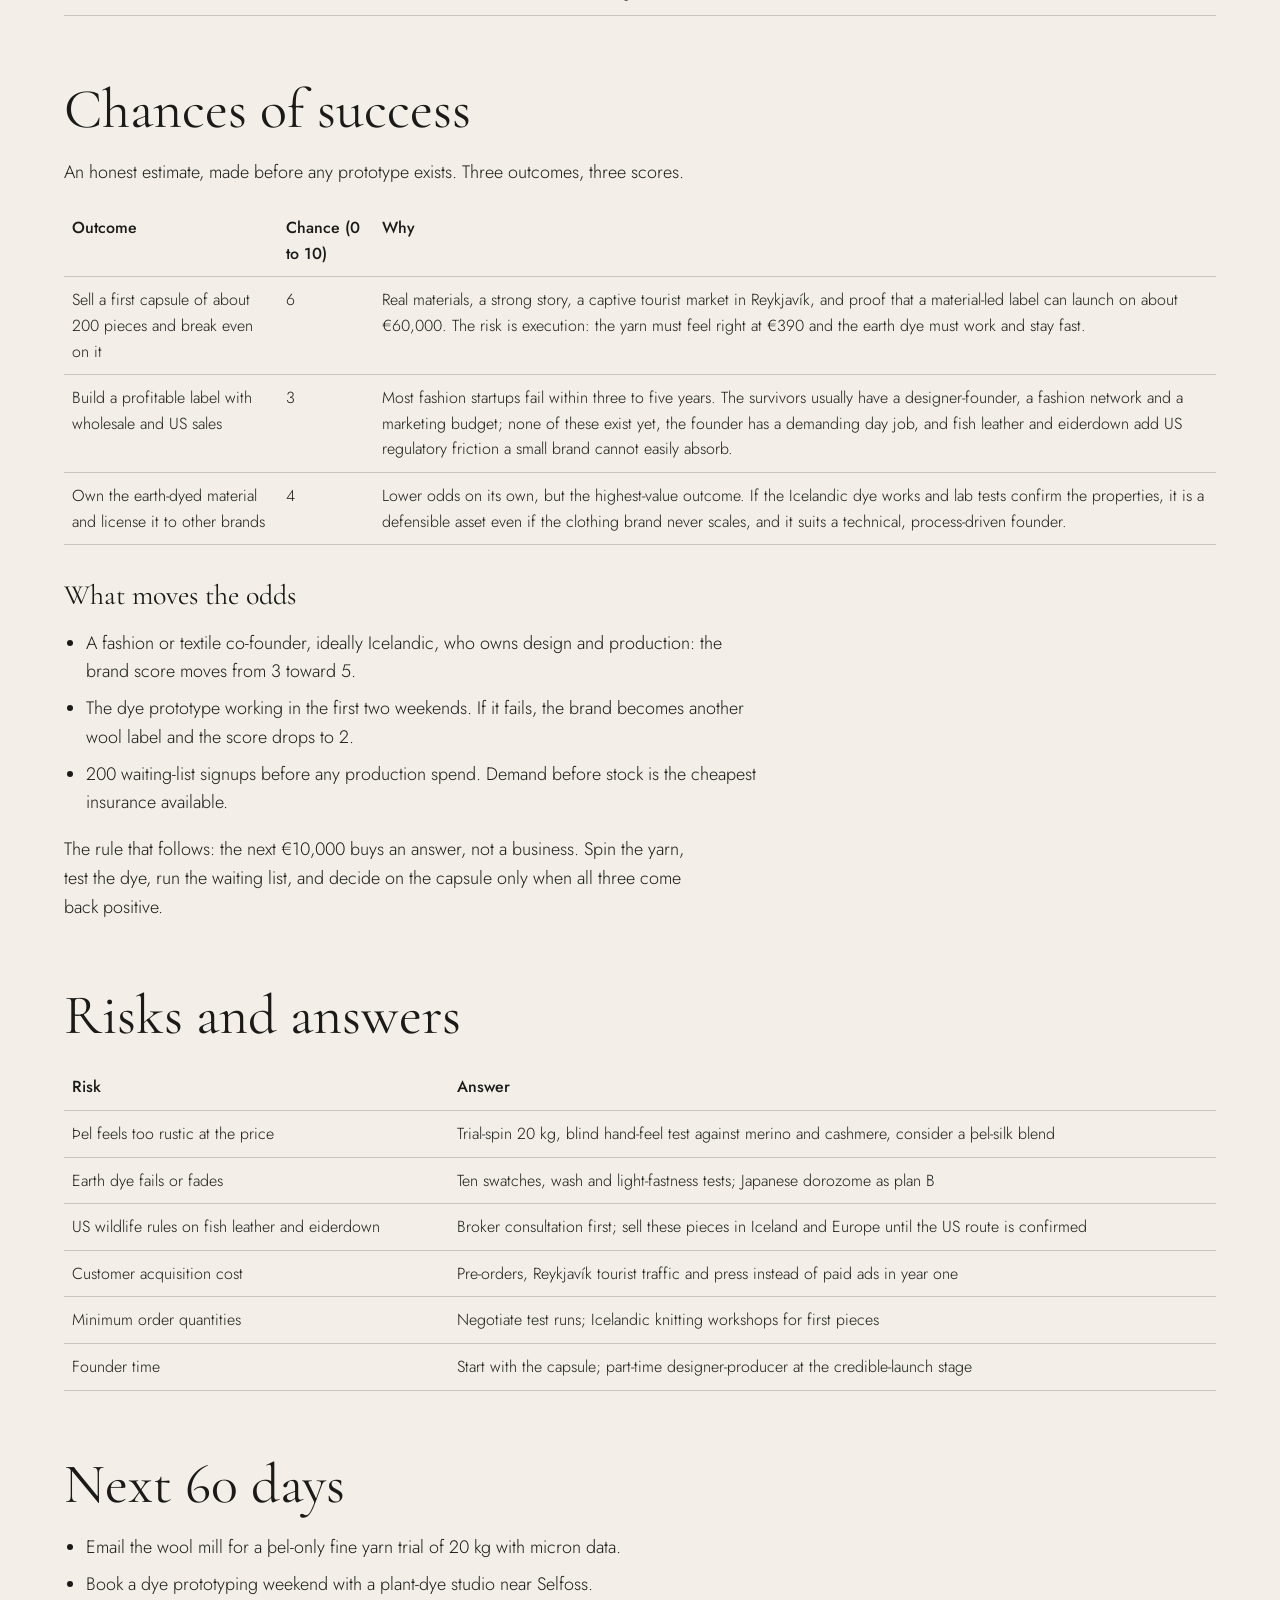
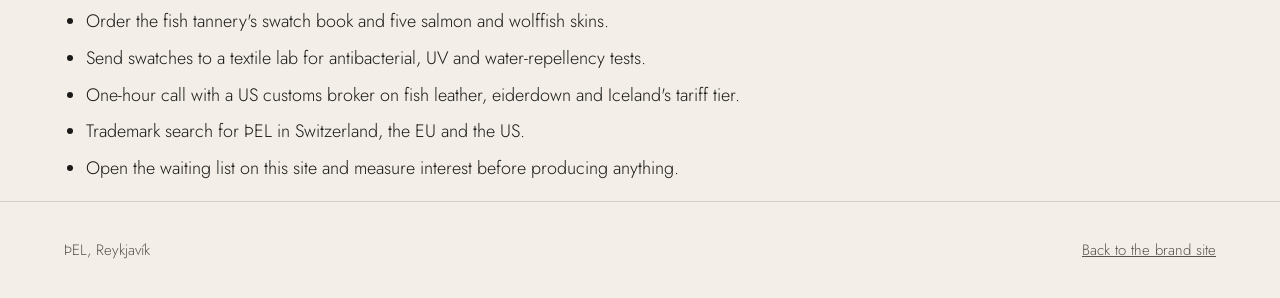
==== commit c869c15b: "Add market / chance of success / cost at a glance" ====
--- a/business.html
+++ b/business.html
@@ -20,6 +20,7 @@
       <a href="#costs">Costs</a>
       <a href="#timeline">Timeline</a>
       <a href="#odds">Odds</a>
+      <a href="https://gummihurdal.github.io/ideas/">All ideas</a>
     </nav>
   </div>
 </header>
@@ -32,6 +33,22 @@
     <p>ÞEL is a direct-to-consumer luxury label built on Icelandic materials, launched in Reykjavík and sold online to the United States and Europe. Wool for every garment, salmon leather for gloves and footwear, and an earth-dyed cloth nobody else makes. All figures below are estimates, not quotes.</p>
   </div>
 </section>
+
+<div class="wrap">
+<section class="glance" aria-label="At a glance">
+  <div><span>Market</span><strong>Luxury natural materials, US and EU</strong><p>About two million visitors a year through Reykjavík and Keflavík as the launch market; online sales to the US and Europe at €390–940 a piece after that.</p></div>
+  <div><span>Chance of success</span><strong>6 / 10 capsule · 3 / 10 scaled label</strong><p>Good odds of selling a first capsule of 200 pieces and breaking even; long odds on a profitable wholesale label. <a href="#odds">Why →</a></p></div>
+  <div><span>Estimated cost</span><strong>€79 000 capsule · €346 000 full</strong><p>Capsule test with founder-led design and pre-orders; credible launch with a designer, a Reykjavík pop-up and real marketing. <a href="#costs">Breakdown →</a></p></div>
+</section>
+</div>
+<style>
+.glance{display:grid;grid-template-columns:repeat(auto-fit,minmax(240px,1fr));gap:18px;margin:-40px 0 48px;position:relative}
+.glance>div{background:var(--ash);border:1px solid rgba(27,26,24,.12);padding:22px 22px 14px}
+.glance span{display:block;font-size:13px;letter-spacing:.14em;text-transform:uppercase;color:var(--ink-soft);margin-bottom:8px}
+.glance strong{display:block;font-family:'Cormorant Garamond',Georgia,serif;font-weight:600;font-size:26px;line-height:1.15;margin-bottom:8px}
+.glance p{font-size:15px;color:var(--ink-soft);margin:0 0 6px}
+.glance a{color:var(--mud)}
+</style>
 
 <div class="wrap">
 
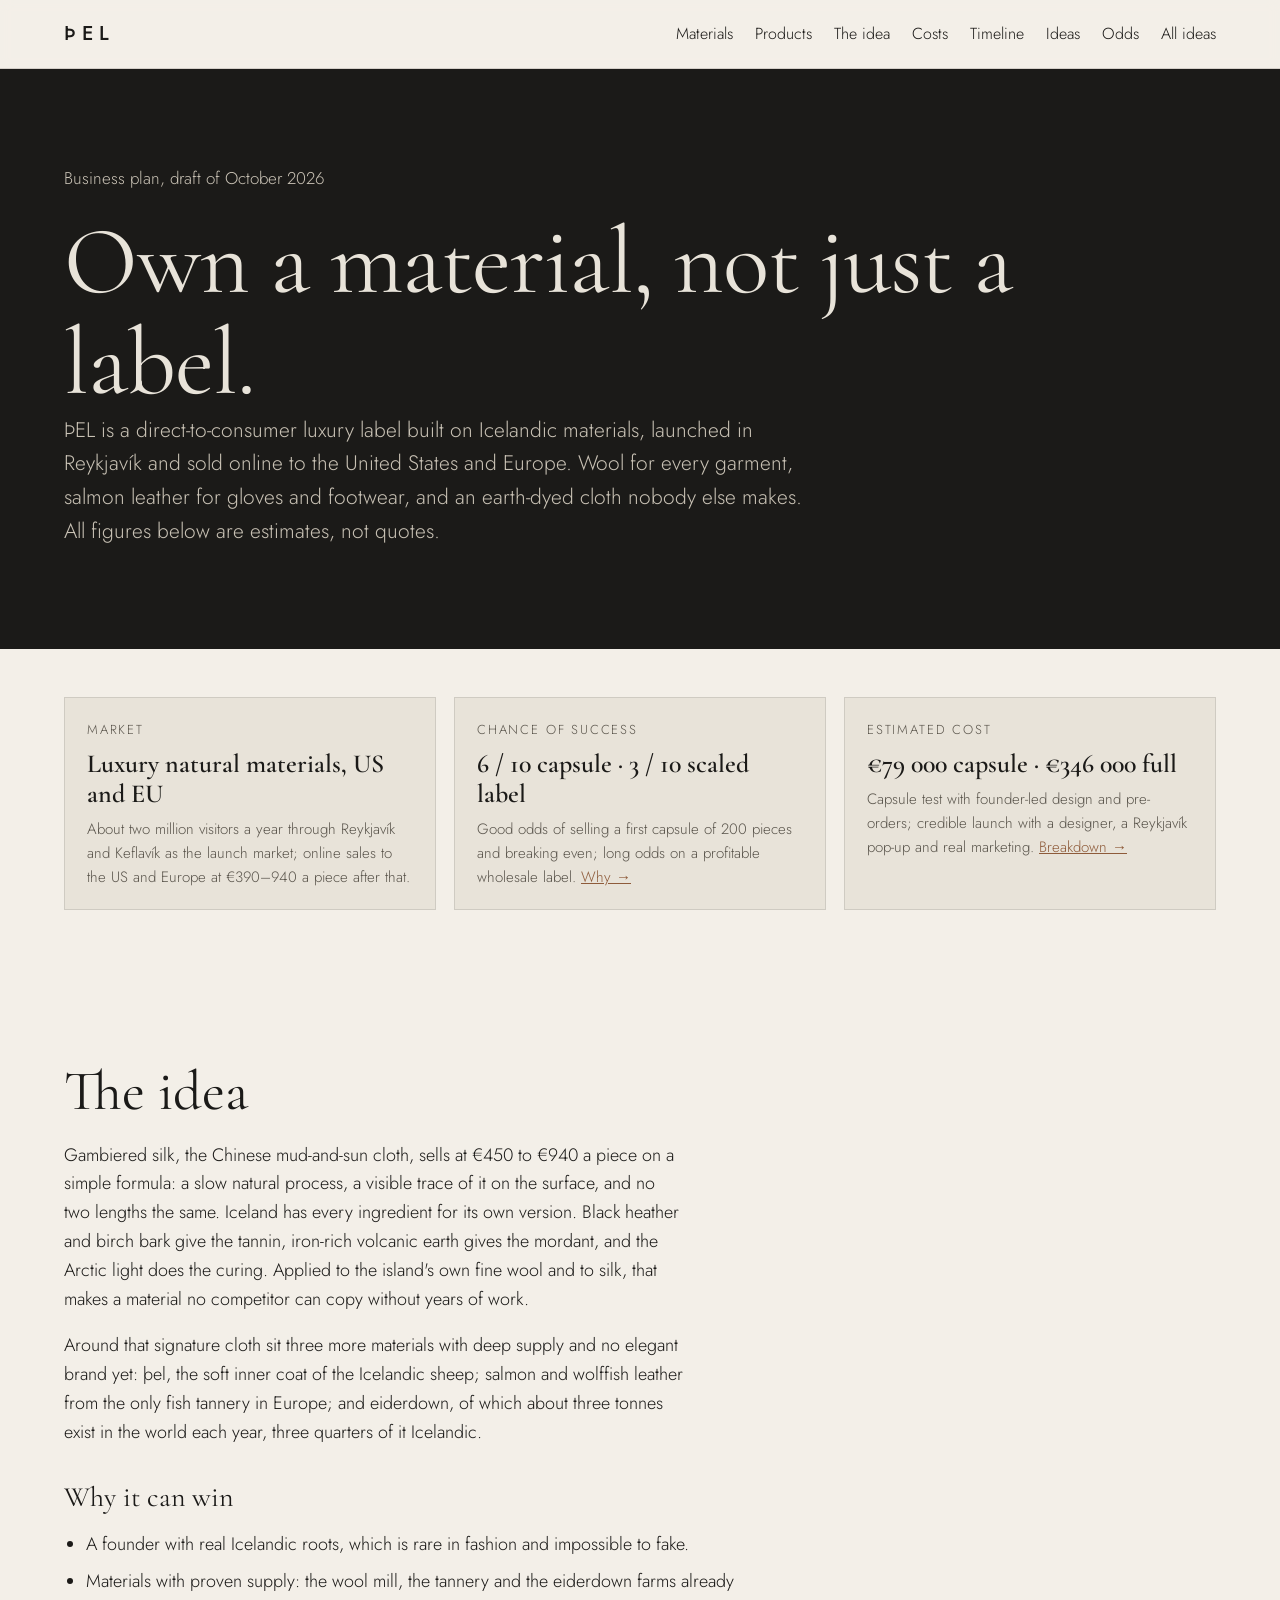
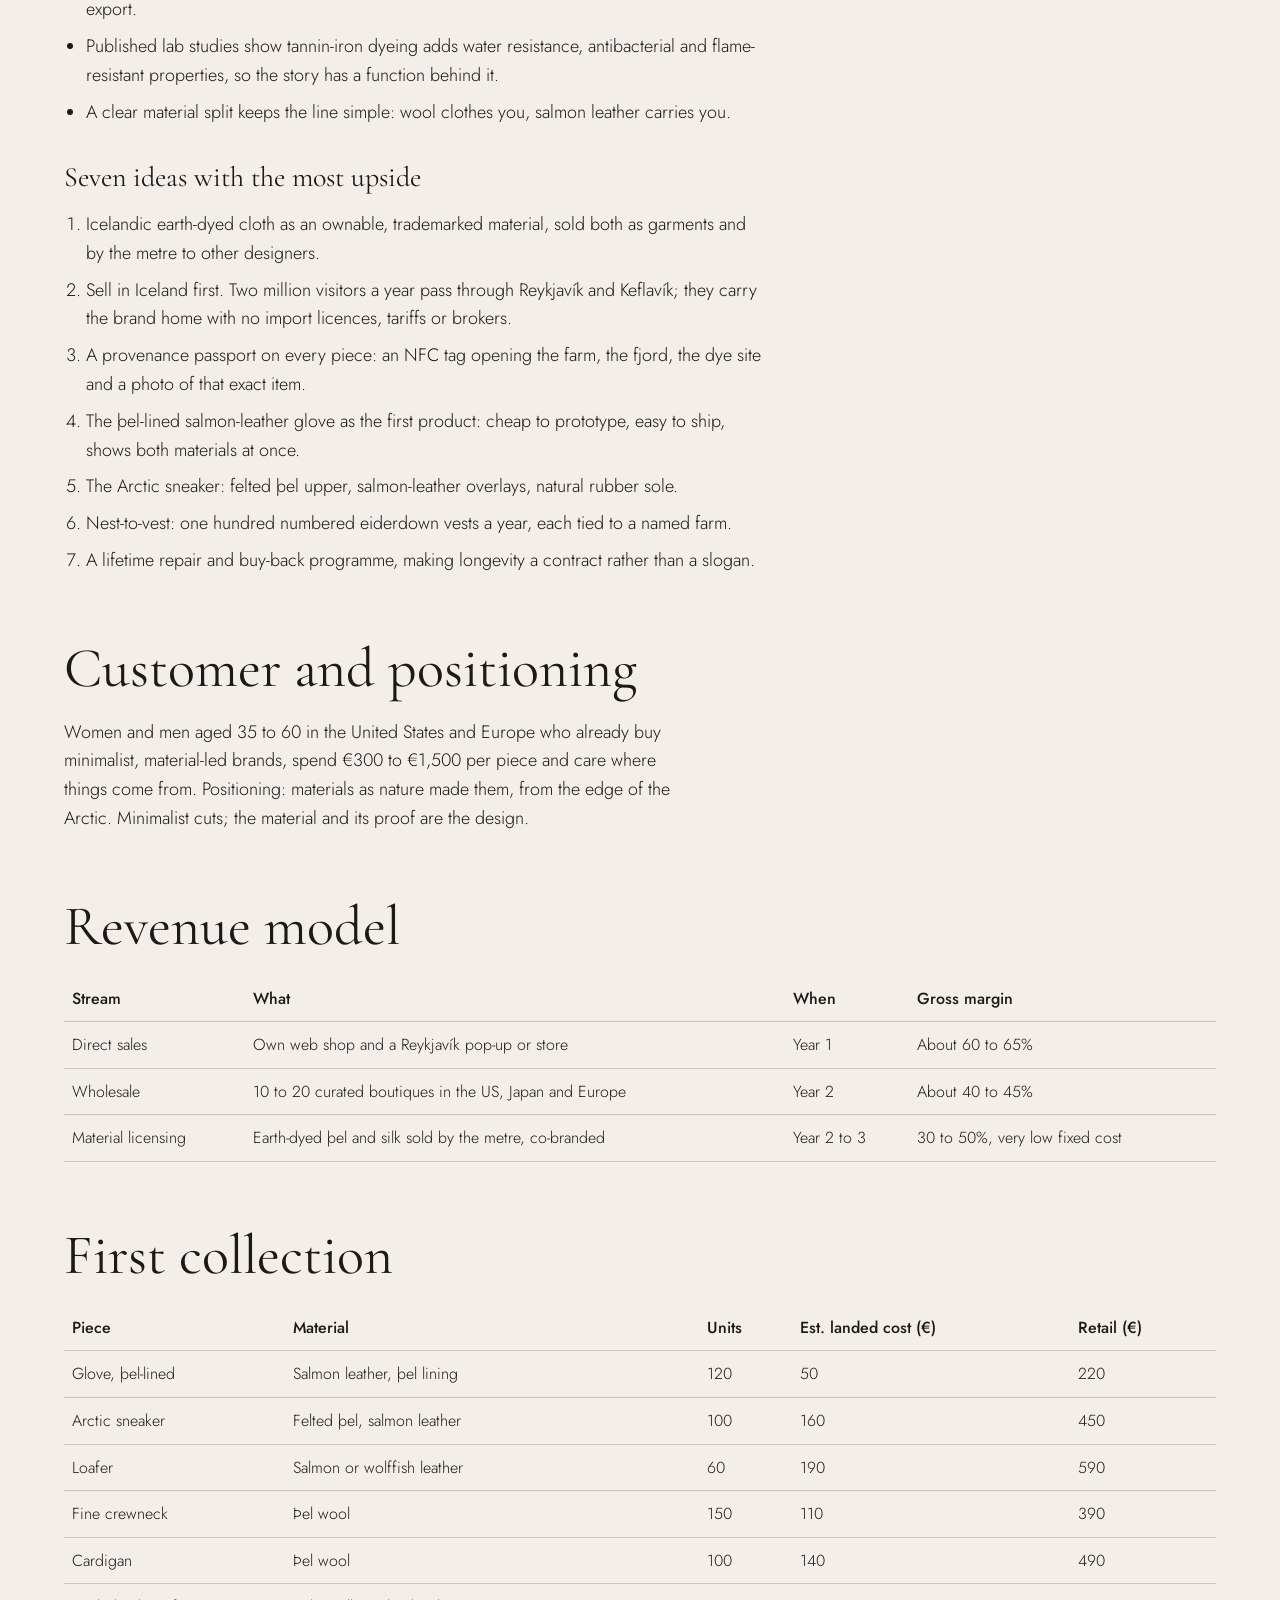
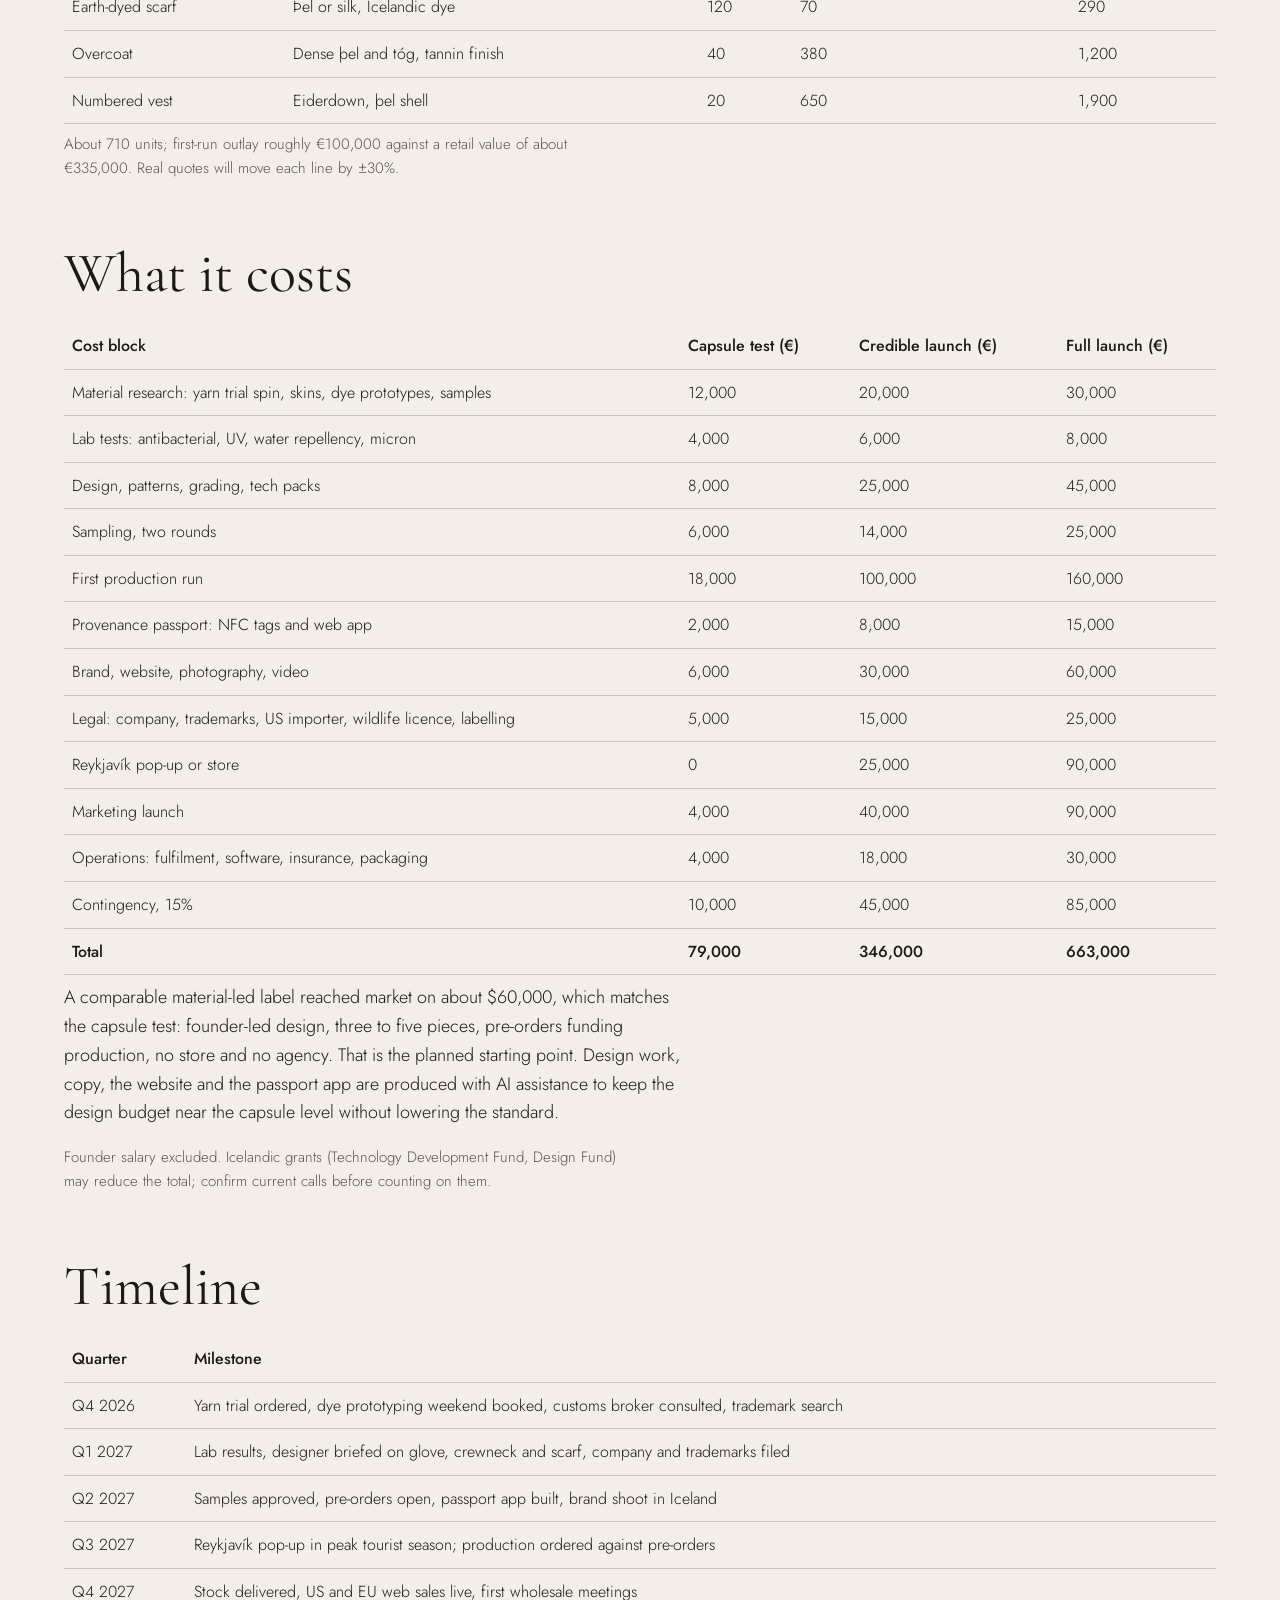
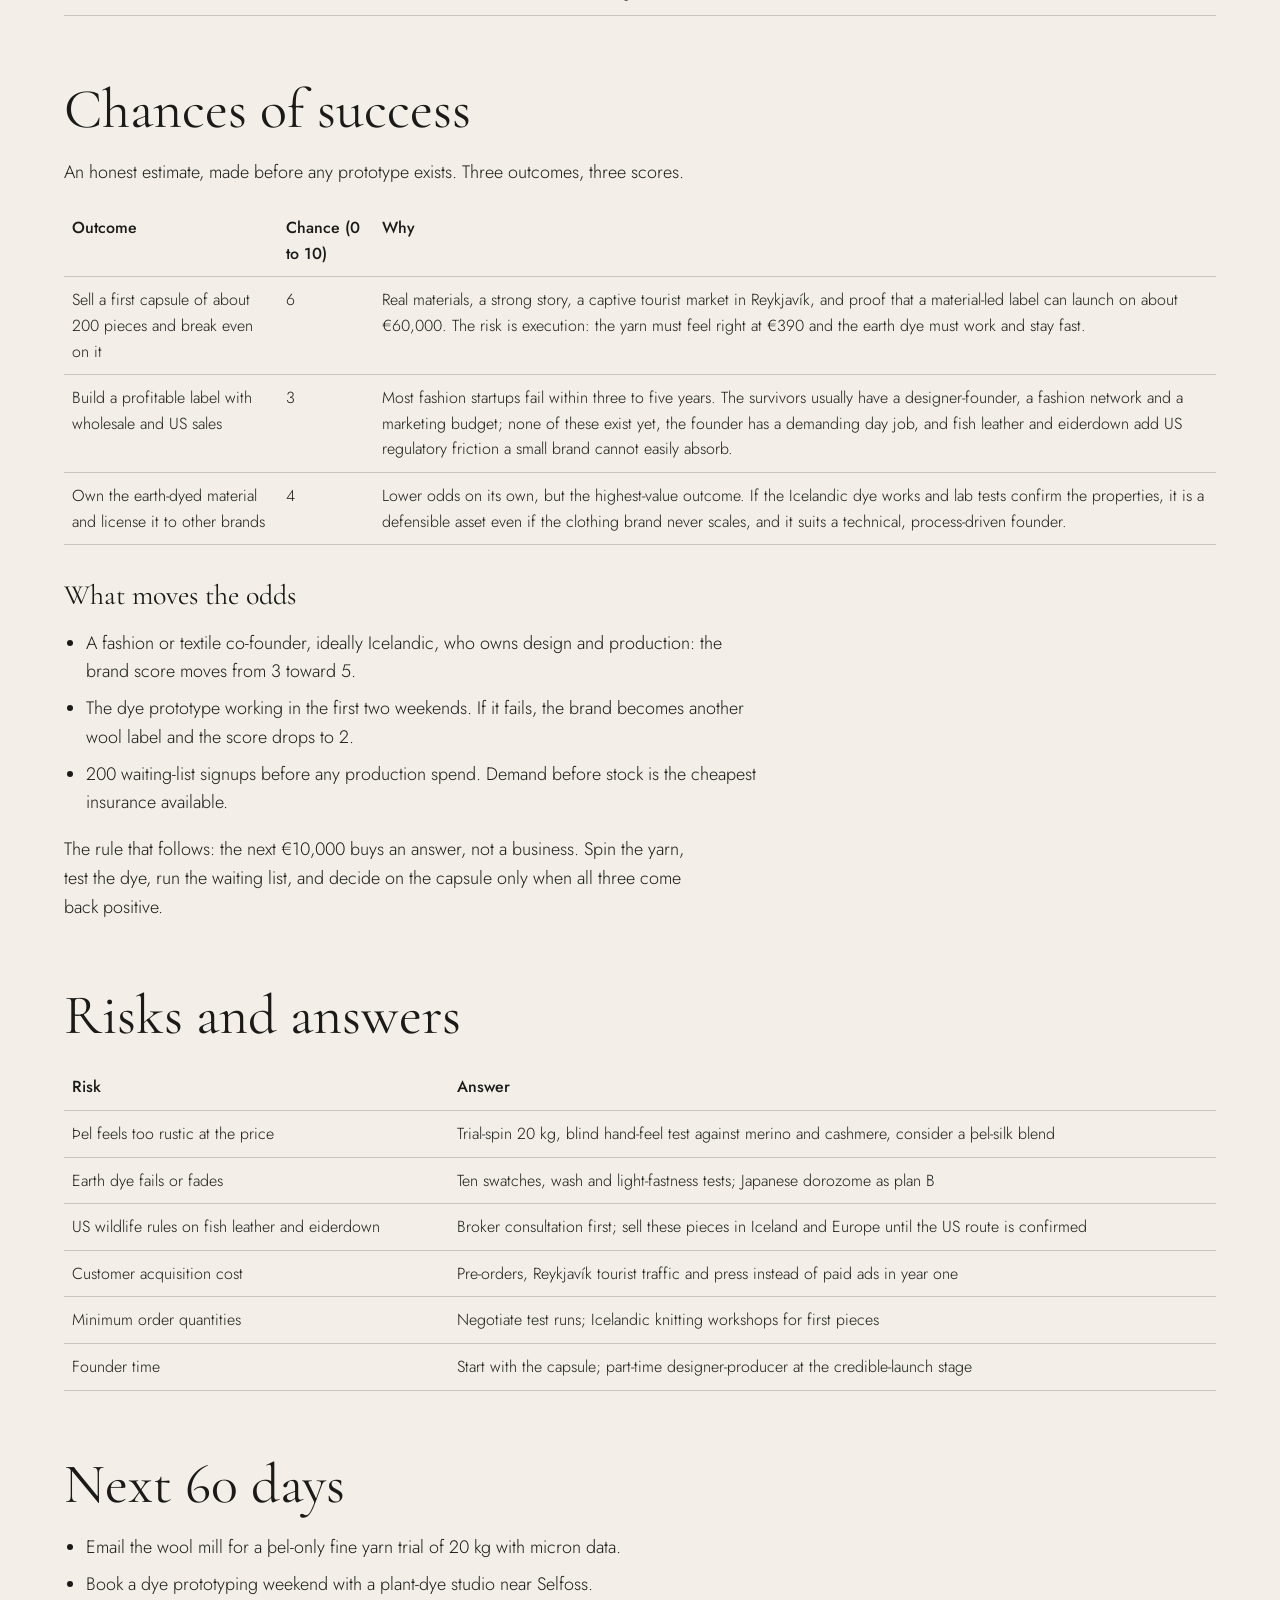
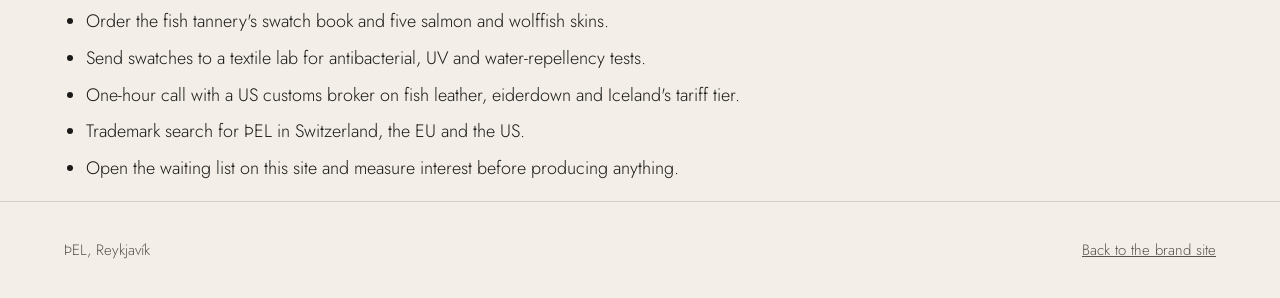
==== commit 240056ea: "Add idea register with market, cost and odds" ====
--- a/business.html
+++ b/business.html
@@ -19,6 +19,7 @@
       <a href="#idea">The idea</a>
       <a href="#costs">Costs</a>
       <a href="#timeline">Timeline</a>
+      <a href="ideas.html">Ideas</a>
       <a href="#odds">Odds</a>
       <a href="https://gummihurdal.github.io/ideas/">All ideas</a>
     </nav>
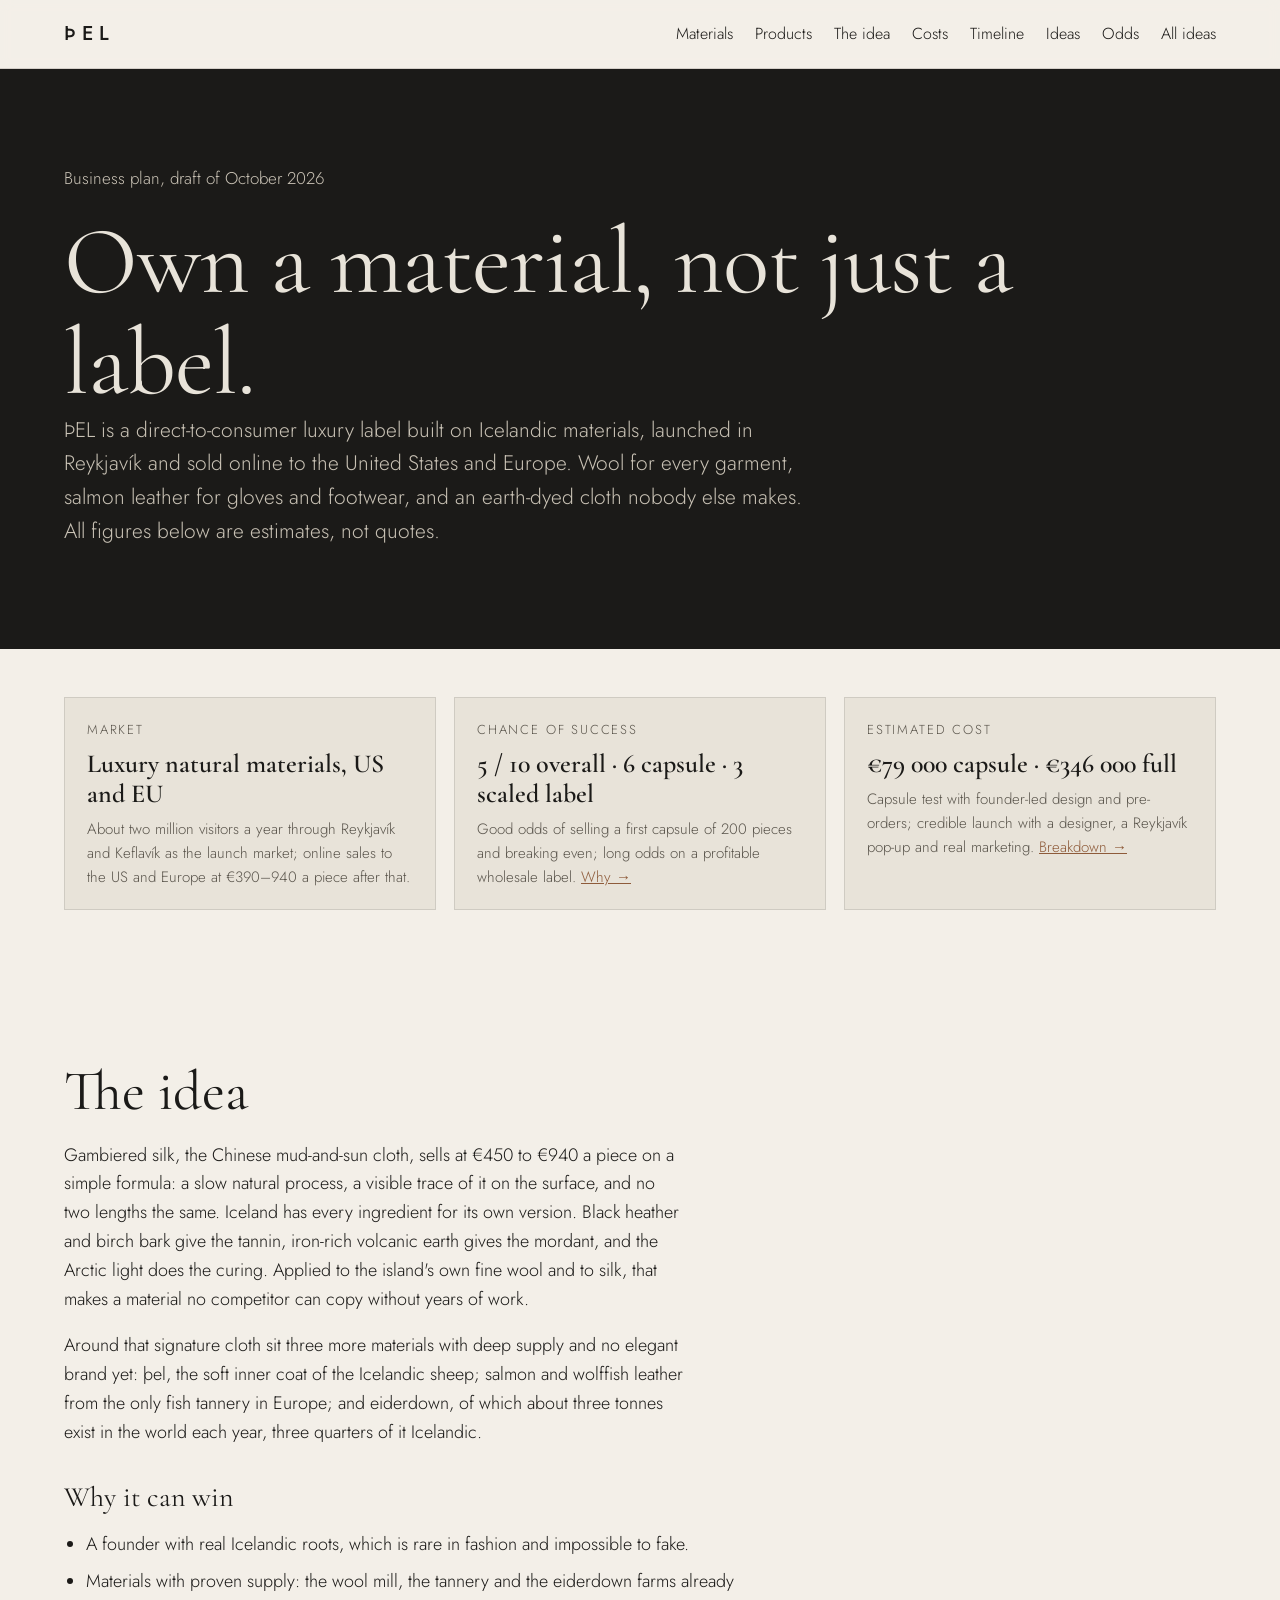
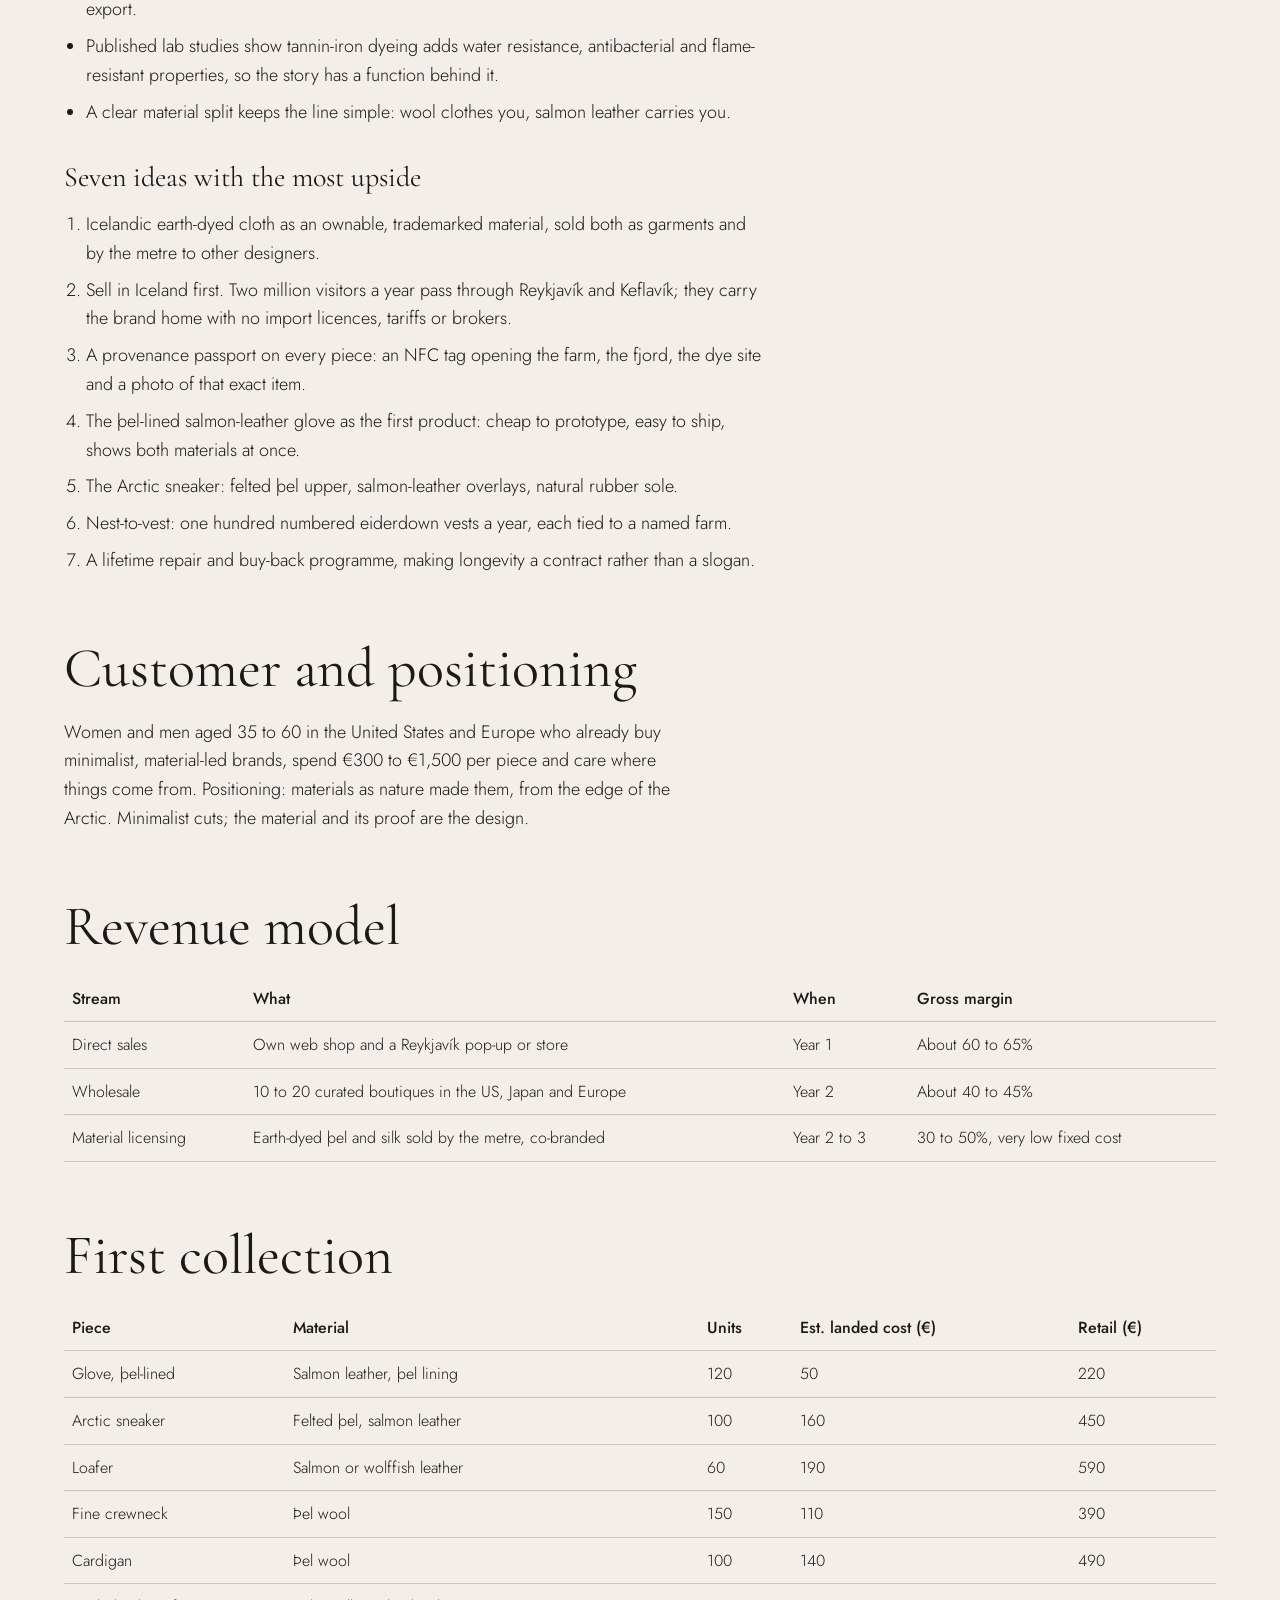
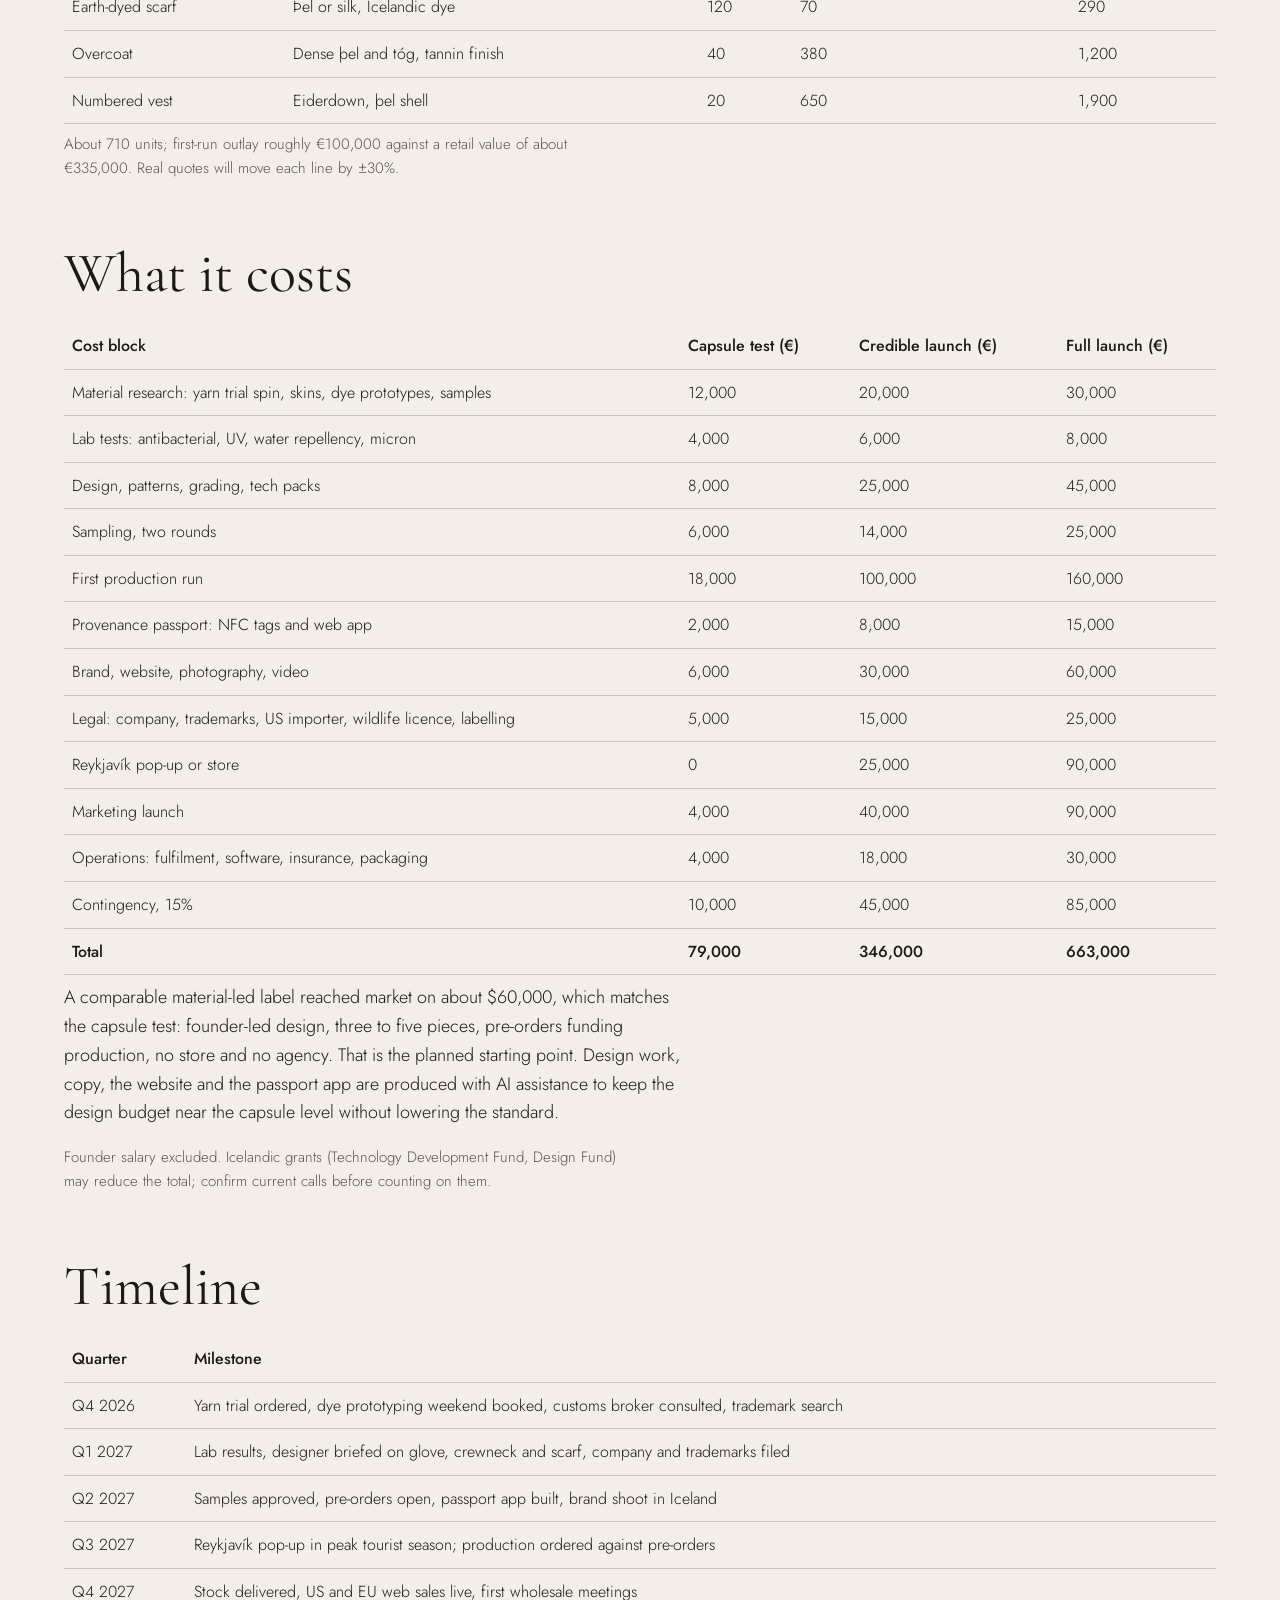
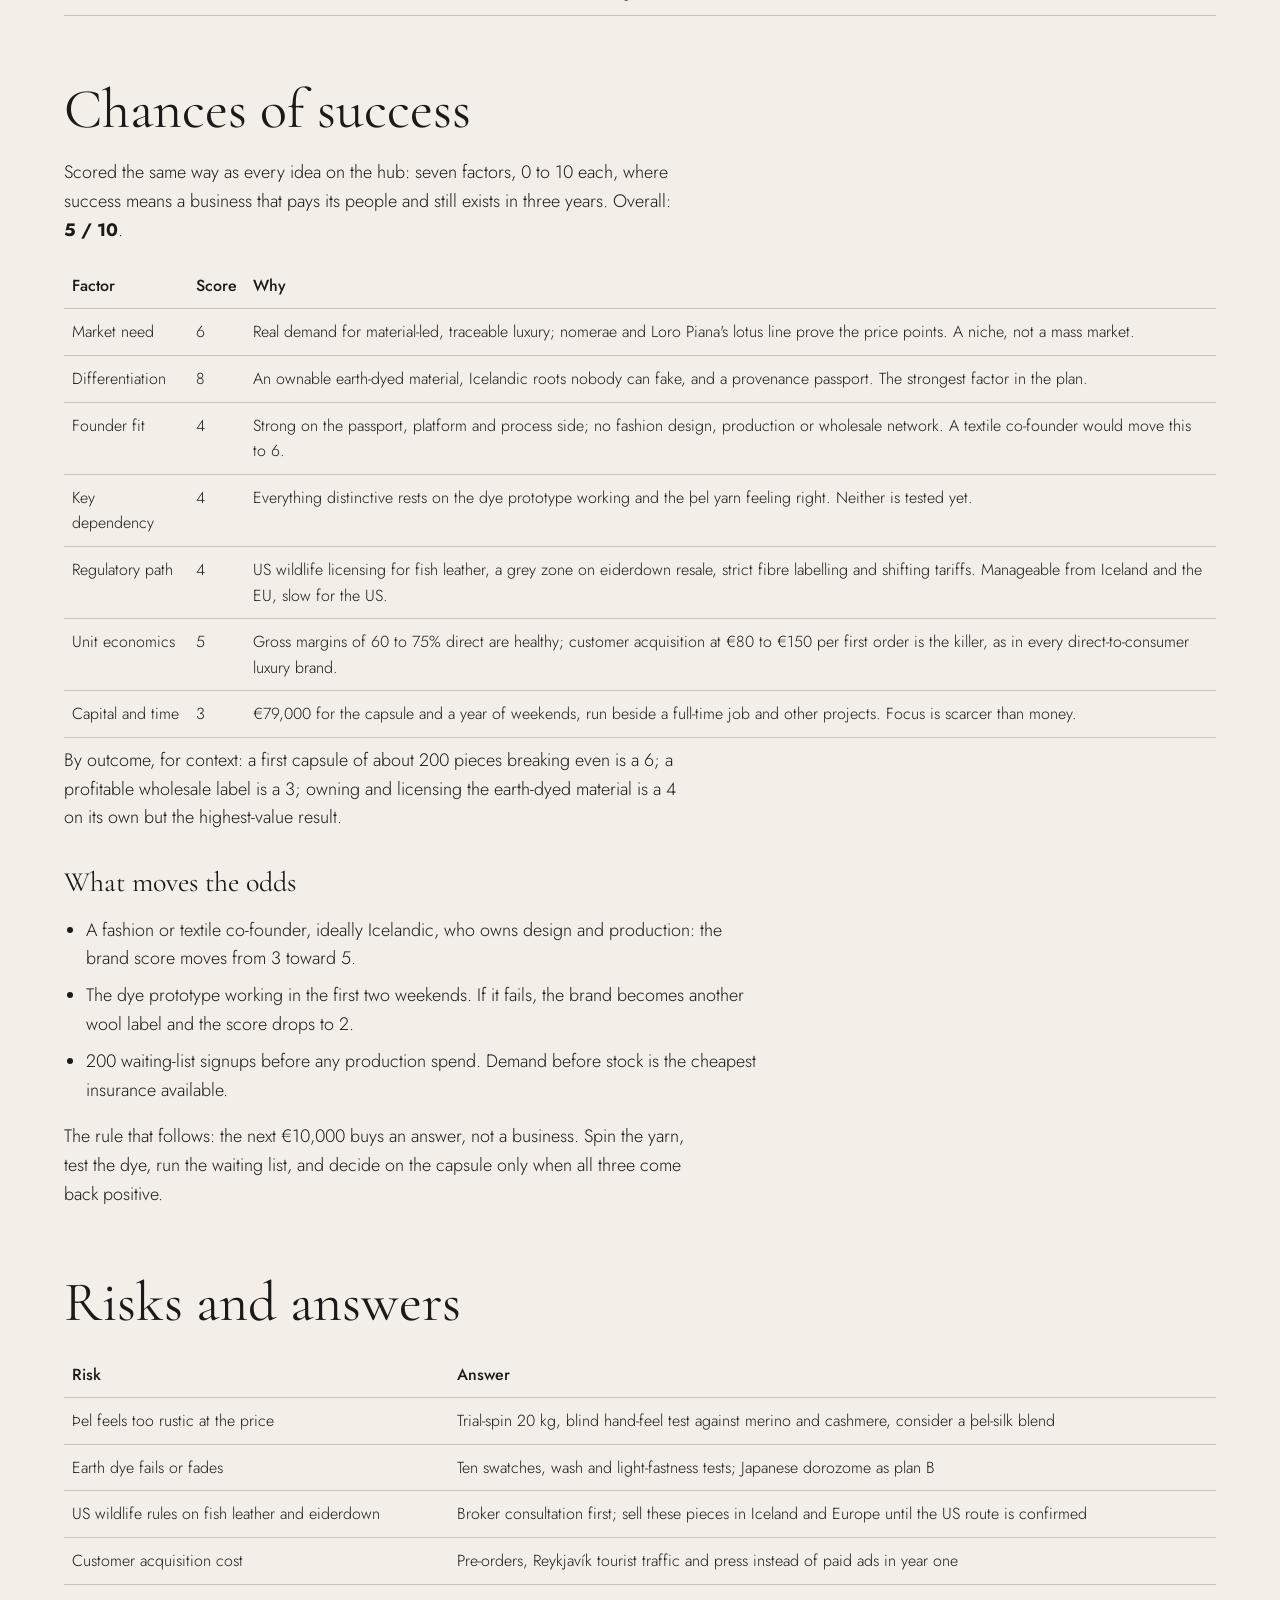
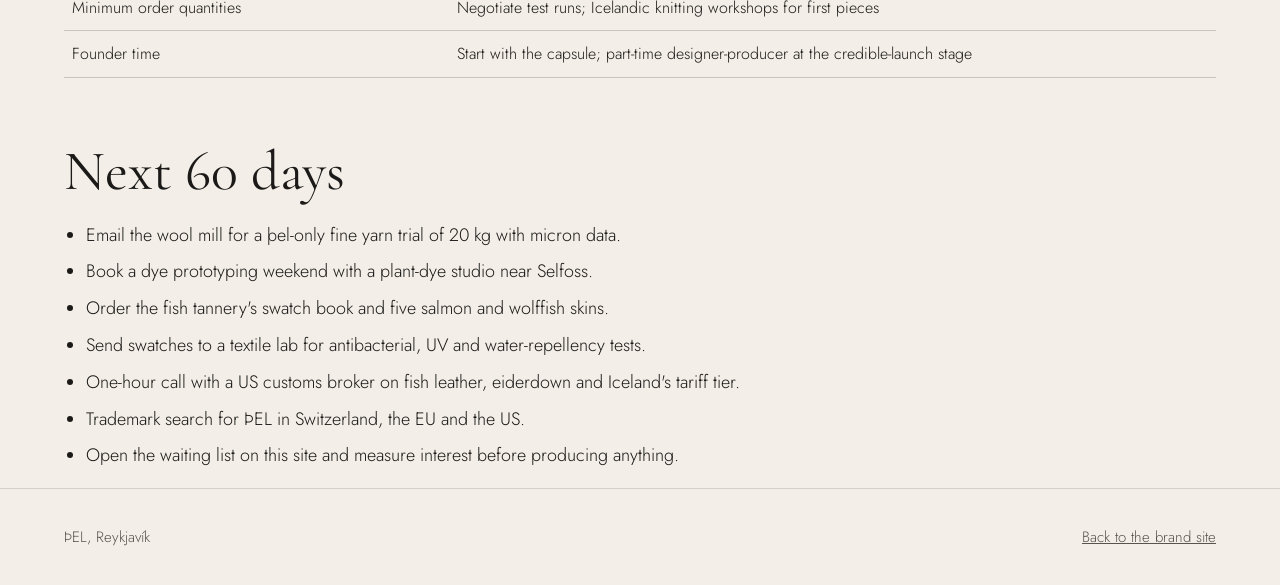
==== commit 864dbab5: "Rescore with the seven-factor method" ====
--- a/business.html
+++ b/business.html
@@ -38,7 +38,7 @@
 <div class="wrap">
 <section class="glance" aria-label="At a glance">
   <div><span>Market</span><strong>Luxury natural materials, US and EU</strong><p>About two million visitors a year through Reykjavík and Keflavík as the launch market; online sales to the US and Europe at €390–940 a piece after that.</p></div>
-  <div><span>Chance of success</span><strong>6 / 10 capsule · 3 / 10 scaled label</strong><p>Good odds of selling a first capsule of 200 pieces and breaking even; long odds on a profitable wholesale label. <a href="#odds">Why →</a></p></div>
+  <div><span>Chance of success</span><strong>5 / 10 overall · 6 capsule · 3 scaled label</strong><p>Good odds of selling a first capsule of 200 pieces and breaking even; long odds on a profitable wholesale label. <a href="#odds">Why →</a></p></div>
   <div><span>Estimated cost</span><strong>€79 000 capsule · €346 000 full</strong><p>Capsule test with founder-led design and pre-orders; credible launch with a designer, a Reykjavík pop-up and real marketing. <a href="#costs">Breakdown →</a></p></div>
 </section>
 </div>
@@ -140,15 +140,21 @@
 </table>
 
 <h2 id="odds">Chances of success</h2>
-<p>An honest estimate, made before any prototype exists. Three outcomes, three scores.</p>
-<table>
-  <thead><tr><th>Outcome</th><th>Chance (0 to 10)</th><th>Why</th></tr></thead>
-  <tbody>
-    <tr><td>Sell a first capsule of about 200 pieces and break even on it</td><td>6</td><td>Real materials, a strong story, a captive tourist market in Reykjavík, and proof that a material-led label can launch on about €60,000. The risk is execution: the yarn must feel right at €390 and the earth dye must work and stay fast.</td></tr>
-    <tr><td>Build a profitable label with wholesale and US sales</td><td>3</td><td>Most fashion startups fail within three to five years. The survivors usually have a designer-founder, a fashion network and a marketing budget; none of these exist yet, the founder has a demanding day job, and fish leather and eiderdown add US regulatory friction a small brand cannot easily absorb.</td></tr>
-    <tr><td>Own the earth-dyed material and license it to other brands</td><td>4</td><td>Lower odds on its own, but the highest-value outcome. If the Icelandic dye works and lab tests confirm the properties, it is a defensible asset even if the clothing brand never scales, and it suits a technical, process-driven founder.</td></tr>
-  </tbody>
-</table>
+<p>Scored the same way as every idea on the hub: seven factors, 0 to 10 each, where success means a business that pays its people and still exists in three years. Overall: <strong>5 / 10</strong>.</p>
+<table>
+  <thead><tr><th>Factor</th><th>Score</th><th>Why</th></tr></thead>
+  <tbody>
+    <tr><td>Market need</td><td>6</td><td>Real demand for material-led, traceable luxury; nomerae and Loro Piana's lotus line prove the price points. A niche, not a mass market.</td></tr>
+    <tr><td>Differentiation</td><td>8</td><td>An ownable earth-dyed material, Icelandic roots nobody can fake, and a provenance passport. The strongest factor in the plan.</td></tr>
+    <tr><td>Founder fit</td><td>4</td><td>Strong on the passport, platform and process side; no fashion design, production or wholesale network. A textile co-founder would move this to 6.</td></tr>
+    <tr><td>Key dependency</td><td>4</td><td>Everything distinctive rests on the dye prototype working and the þel yarn feeling right. Neither is tested yet.</td></tr>
+    <tr><td>Regulatory path</td><td>4</td><td>US wildlife licensing for fish leather, a grey zone on eiderdown resale, strict fibre labelling and shifting tariffs. Manageable from Iceland and the EU, slow for the US.</td></tr>
+    <tr><td>Unit economics</td><td>5</td><td>Gross margins of 60 to 75% direct are healthy; customer acquisition at €80 to €150 per first order is the killer, as in every direct-to-consumer luxury brand.</td></tr>
+    <tr><td>Capital and time</td><td>3</td><td>€79,000 for the capsule and a year of weekends, run beside a full-time job and other projects. Focus is scarcer than money.</td></tr>
+  </tbody>
+</table>
+<p>By outcome, for context: a first capsule of about 200 pieces breaking even is a 6; a profitable wholesale label is a 3; owning and licensing the earth-dyed material is a 4 on its own but the highest-value result.</p>
+
 <h3>What moves the odds</h3>
 <ul>
   <li>A fashion or textile co-founder, ideally Icelandic, who owns design and production: the brand score moves from 3 toward 5.</li>
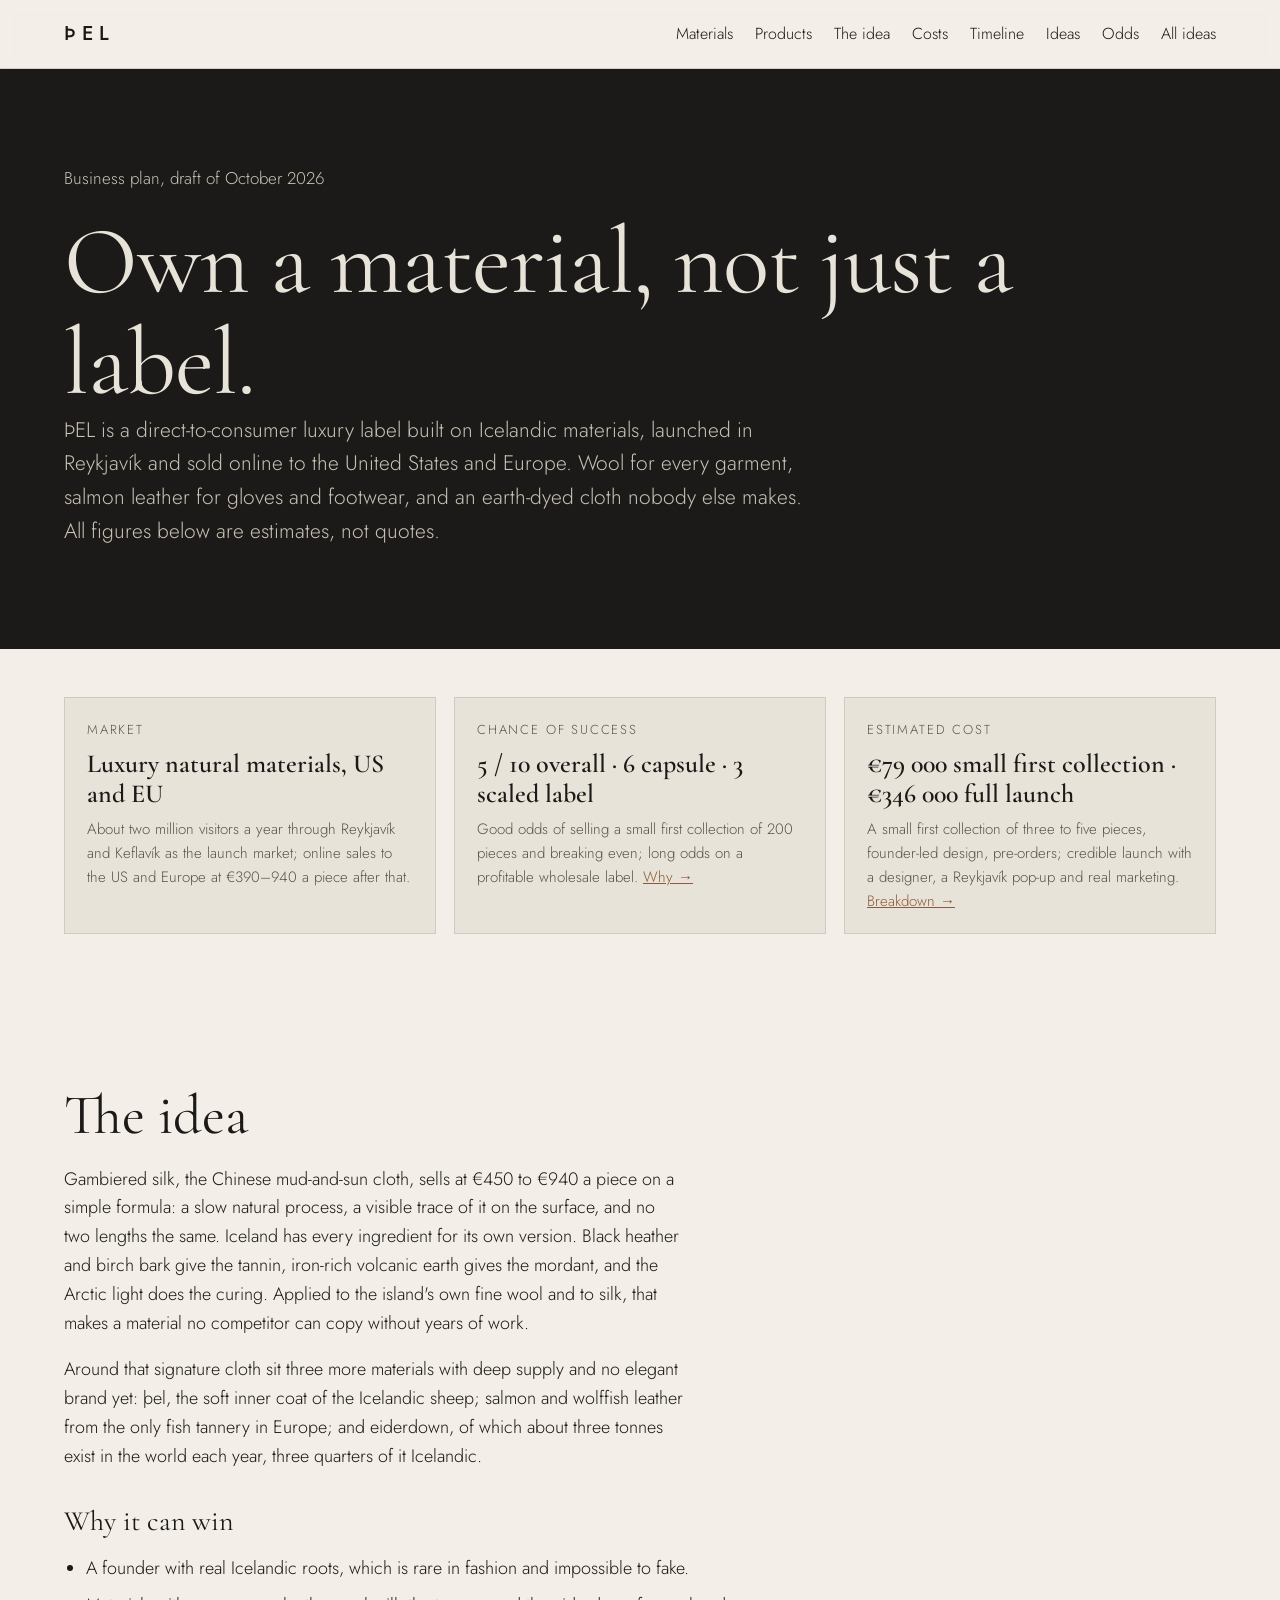
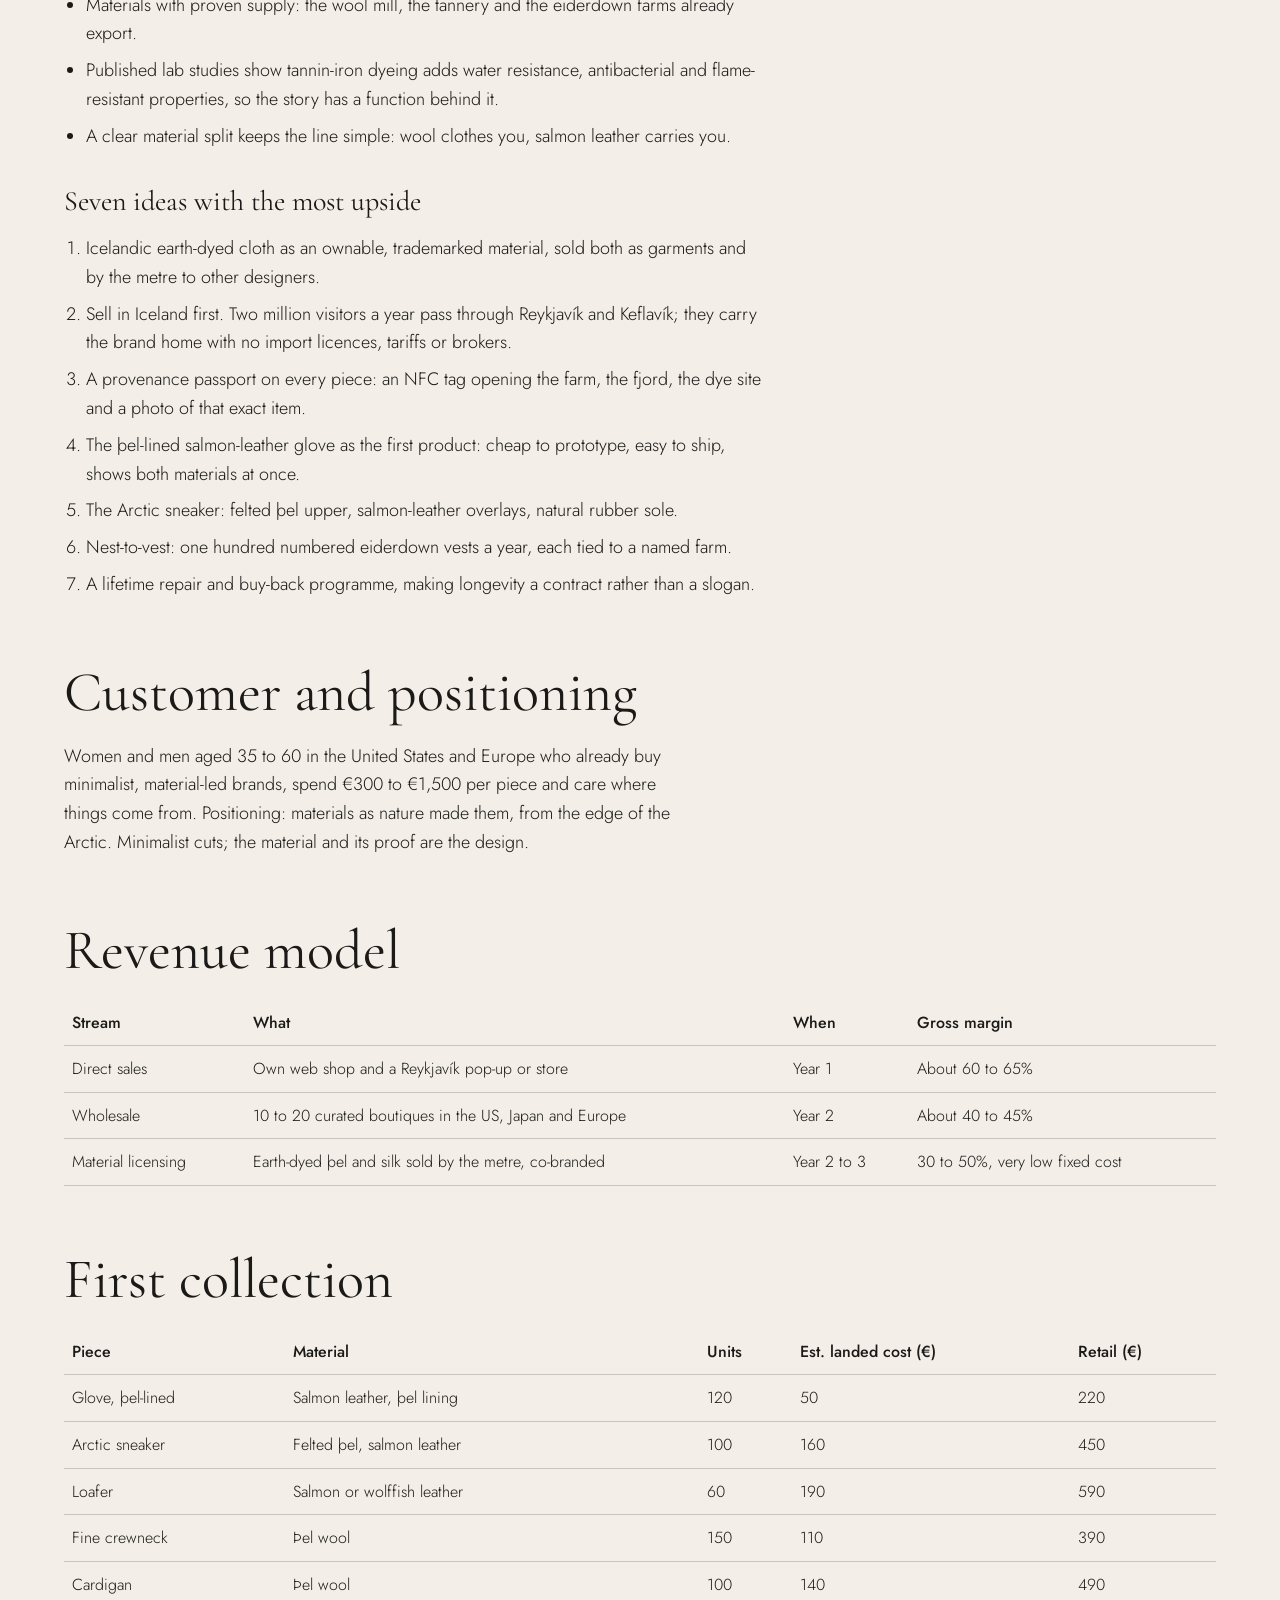
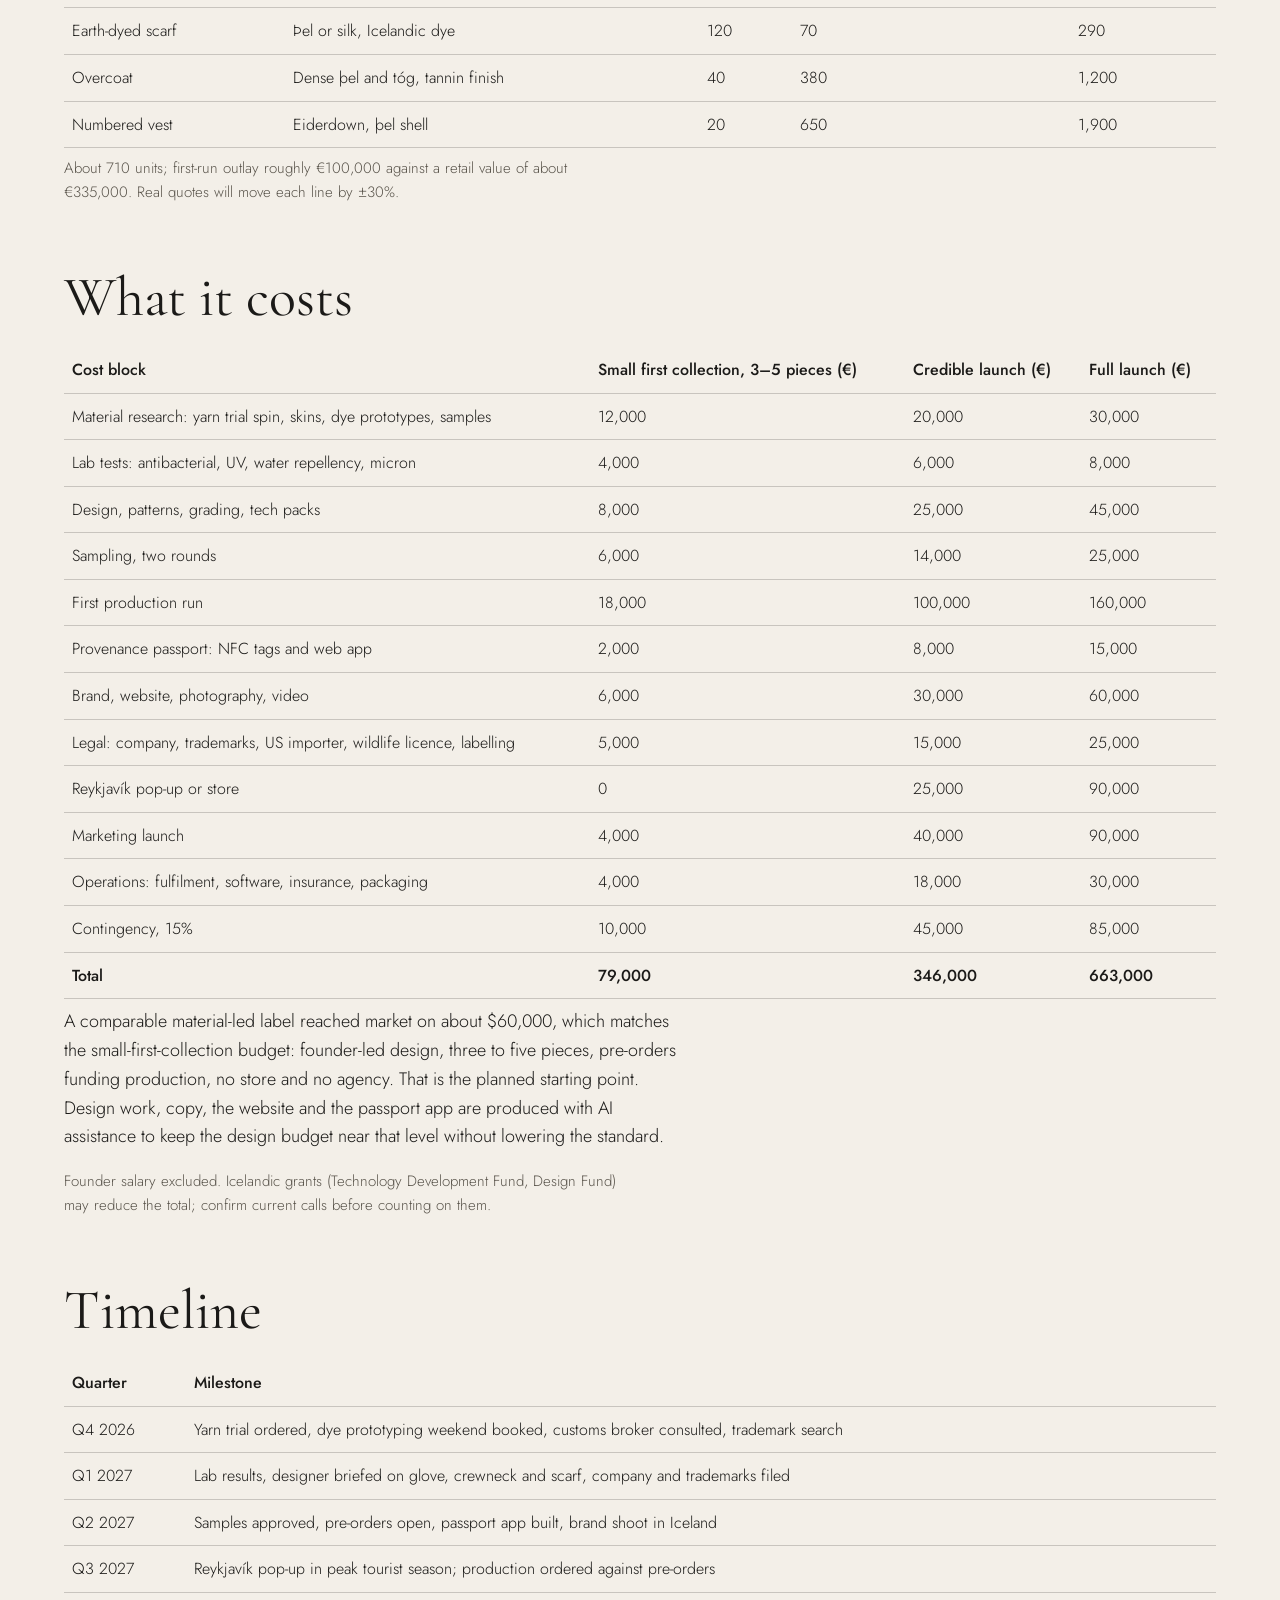
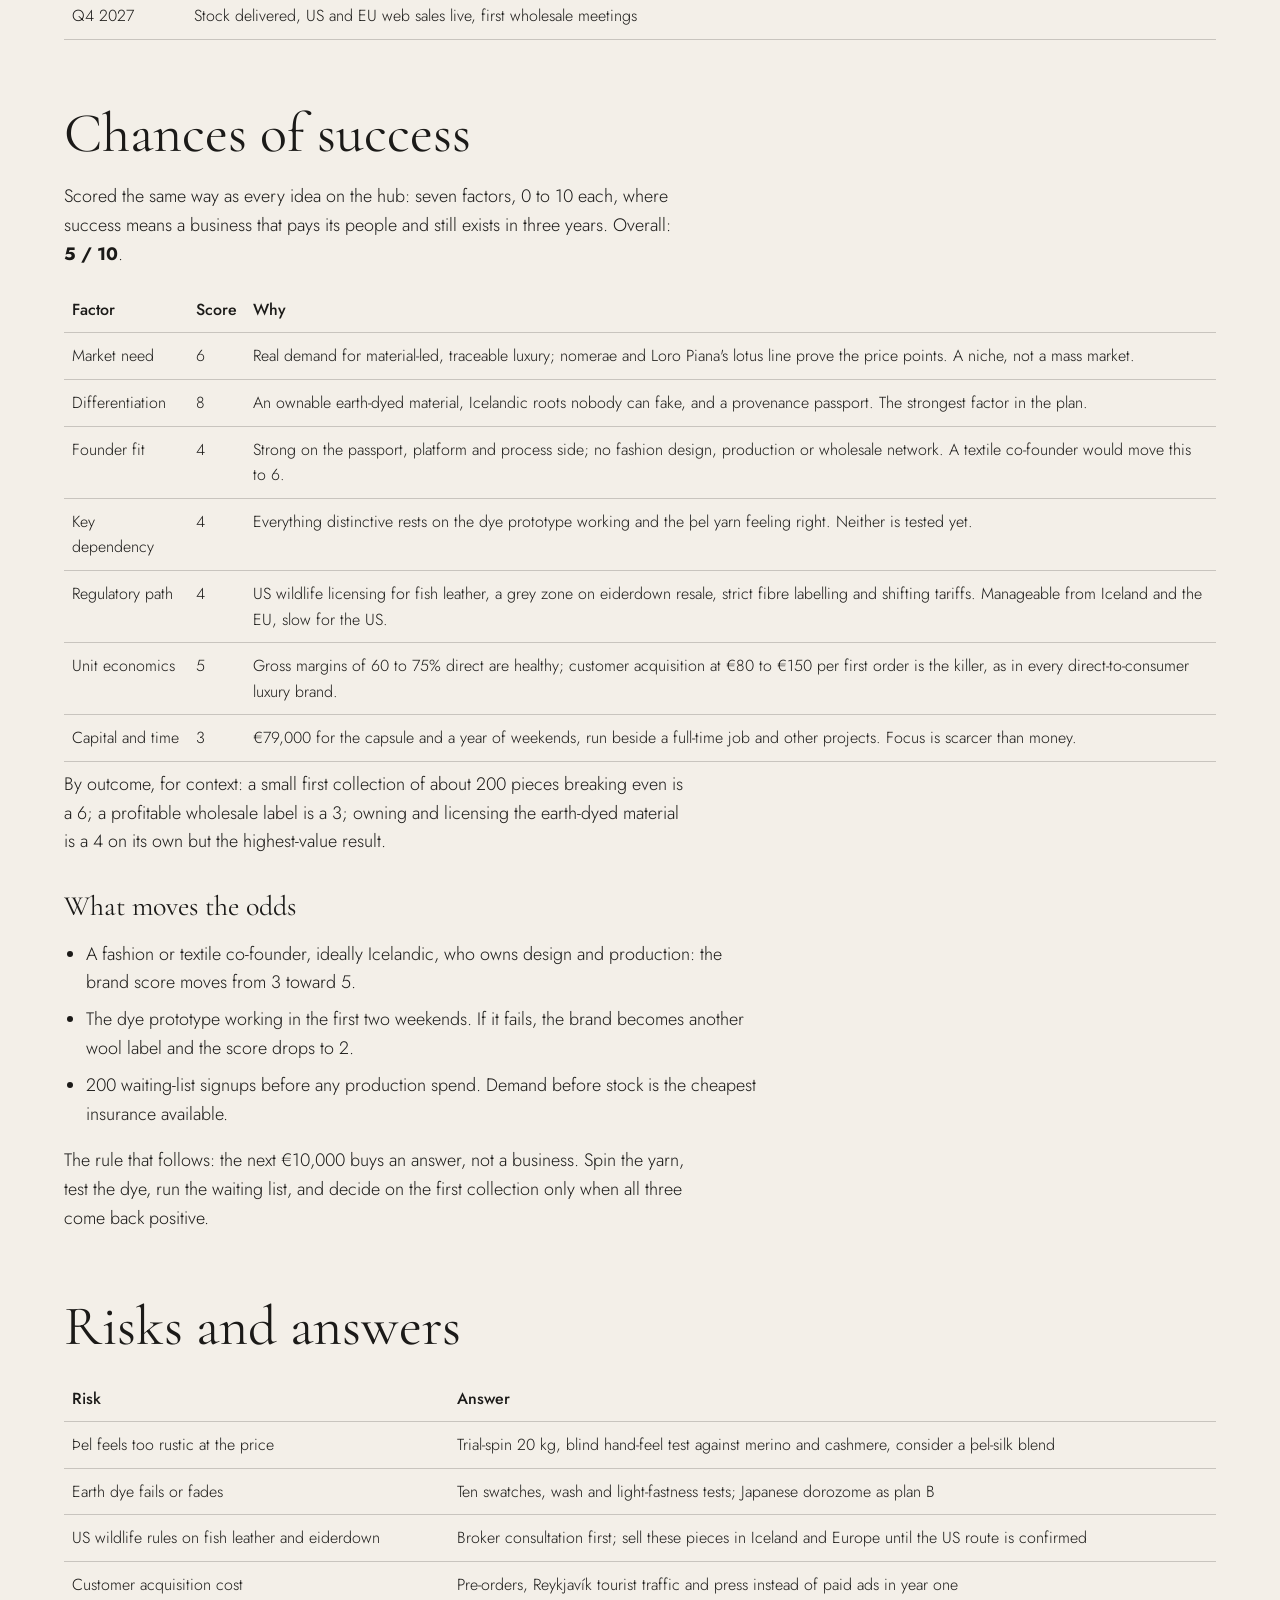
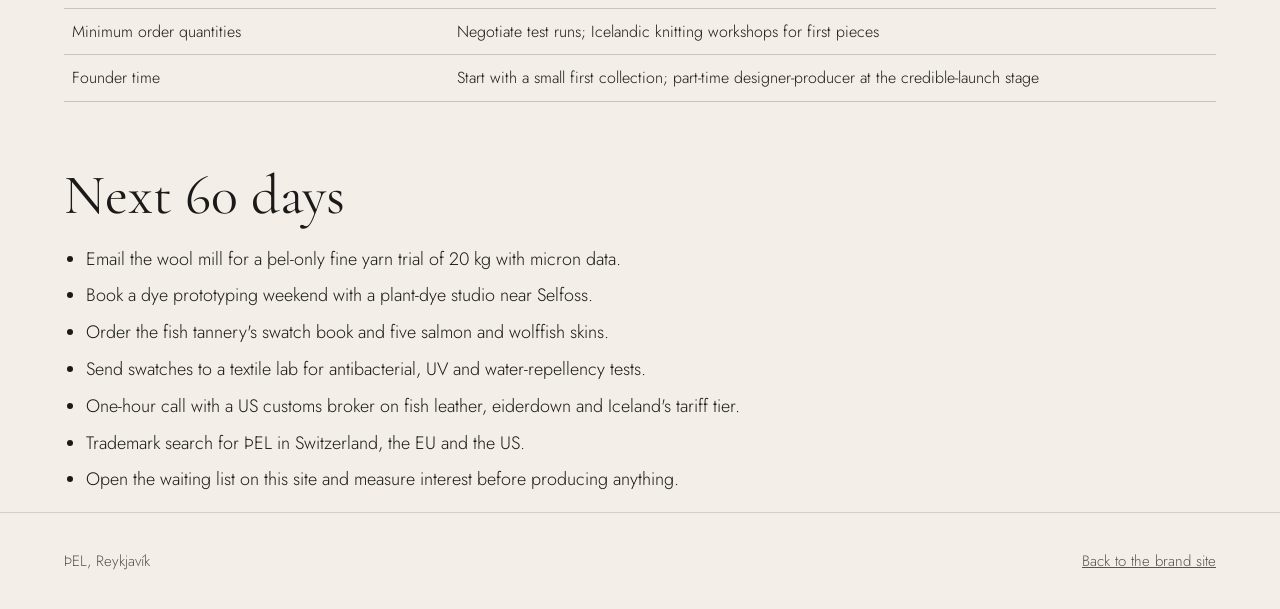
==== commit 173e7c0f: "Plain wording for the first collection" ====
--- a/business.html
+++ b/business.html
@@ -38,8 +38,8 @@
 <div class="wrap">
 <section class="glance" aria-label="At a glance">
   <div><span>Market</span><strong>Luxury natural materials, US and EU</strong><p>About two million visitors a year through Reykjavík and Keflavík as the launch market; online sales to the US and Europe at €390–940 a piece after that.</p></div>
-  <div><span>Chance of success</span><strong>5 / 10 overall · 6 capsule · 3 scaled label</strong><p>Good odds of selling a first capsule of 200 pieces and breaking even; long odds on a profitable wholesale label. <a href="#odds">Why →</a></p></div>
-  <div><span>Estimated cost</span><strong>€79 000 capsule · €346 000 full</strong><p>Capsule test with founder-led design and pre-orders; credible launch with a designer, a Reykjavík pop-up and real marketing. <a href="#costs">Breakdown →</a></p></div>
+  <div><span>Chance of success</span><strong>5 / 10 overall · 6 capsule · 3 scaled label</strong><p>Good odds of selling a small first collection of 200 pieces and breaking even; long odds on a profitable wholesale label. <a href="#odds">Why →</a></p></div>
+  <div><span>Estimated cost</span><strong>€79 000 small first collection · €346 000 full launch</strong><p>A small first collection of three to five pieces, founder-led design, pre-orders; credible launch with a designer, a Reykjavík pop-up and real marketing. <a href="#costs">Breakdown →</a></p></div>
 </section>
 </div>
 <style>
@@ -107,7 +107,7 @@
 
 <h2 id="costs">What it costs</h2>
 <table>
-  <thead><tr><th>Cost block</th><th>Capsule test (€)</th><th>Credible launch (€)</th><th>Full launch (€)</th></tr></thead>
+  <thead><tr><th>Cost block</th><th>Small first collection, 3–5 pieces (€)</th><th>Credible launch (€)</th><th>Full launch (€)</th></tr></thead>
   <tbody>
     <tr><td>Material research: yarn trial spin, skins, dye prototypes, samples</td><td>12,000</td><td>20,000</td><td>30,000</td></tr>
     <tr><td>Lab tests: antibacterial, UV, water repellency, micron</td><td>4,000</td><td>6,000</td><td>8,000</td></tr>
@@ -124,7 +124,7 @@
     <tr><th>Total</th><th>79,000</th><th>346,000</th><th>663,000</th></tr>
   </tbody>
 </table>
-<p>A comparable material-led label reached market on about $60,000, which matches the capsule test: founder-led design, three to five pieces, pre-orders funding production, no store and no agency. That is the planned starting point. Design work, copy, the website and the passport app are produced with AI assistance to keep the design budget near the capsule level without lowering the standard.</p>
+<p>A comparable material-led label reached market on about $60,000, which matches the small-first-collection budget: founder-led design, three to five pieces, pre-orders funding production, no store and no agency. That is the planned starting point. Design work, copy, the website and the passport app are produced with AI assistance to keep the design budget near that level without lowering the standard.</p>
 <p class="note">Founder salary excluded. Icelandic grants (Technology Development Fund, Design Fund) may reduce the total; confirm current calls before counting on them.</p>
 
 <h2 id="timeline">Timeline</h2>
@@ -153,7 +153,7 @@
     <tr><td>Capital and time</td><td>3</td><td>€79,000 for the capsule and a year of weekends, run beside a full-time job and other projects. Focus is scarcer than money.</td></tr>
   </tbody>
 </table>
-<p>By outcome, for context: a first capsule of about 200 pieces breaking even is a 6; a profitable wholesale label is a 3; owning and licensing the earth-dyed material is a 4 on its own but the highest-value result.</p>
+<p>By outcome, for context: a small first collection of about 200 pieces breaking even is a 6; a profitable wholesale label is a 3; owning and licensing the earth-dyed material is a 4 on its own but the highest-value result.</p>
 
 <h3>What moves the odds</h3>
 <ul>
@@ -161,7 +161,7 @@
   <li>The dye prototype working in the first two weekends. If it fails, the brand becomes another wool label and the score drops to 2.</li>
   <li>200 waiting-list signups before any production spend. Demand before stock is the cheapest insurance available.</li>
 </ul>
-<p>The rule that follows: the next €10,000 buys an answer, not a business. Spin the yarn, test the dye, run the waiting list, and decide on the capsule only when all three come back positive.</p>
+<p>The rule that follows: the next €10,000 buys an answer, not a business. Spin the yarn, test the dye, run the waiting list, and decide on the first collection only when all three come back positive.</p>
 
 <h2>Risks and answers</h2>
 <table>
@@ -172,7 +172,7 @@
     <tr><td>US wildlife rules on fish leather and eiderdown</td><td>Broker consultation first; sell these pieces in Iceland and Europe until the US route is confirmed</td></tr>
     <tr><td>Customer acquisition cost</td><td>Pre-orders, Reykjavík tourist traffic and press instead of paid ads in year one</td></tr>
     <tr><td>Minimum order quantities</td><td>Negotiate test runs; Icelandic knitting workshops for first pieces</td></tr>
-    <tr><td>Founder time</td><td>Start with the capsule; part-time designer-producer at the credible-launch stage</td></tr>
+    <tr><td>Founder time</td><td>Start with a small first collection; part-time designer-producer at the credible-launch stage</td></tr>
   </tbody>
 </table>
 
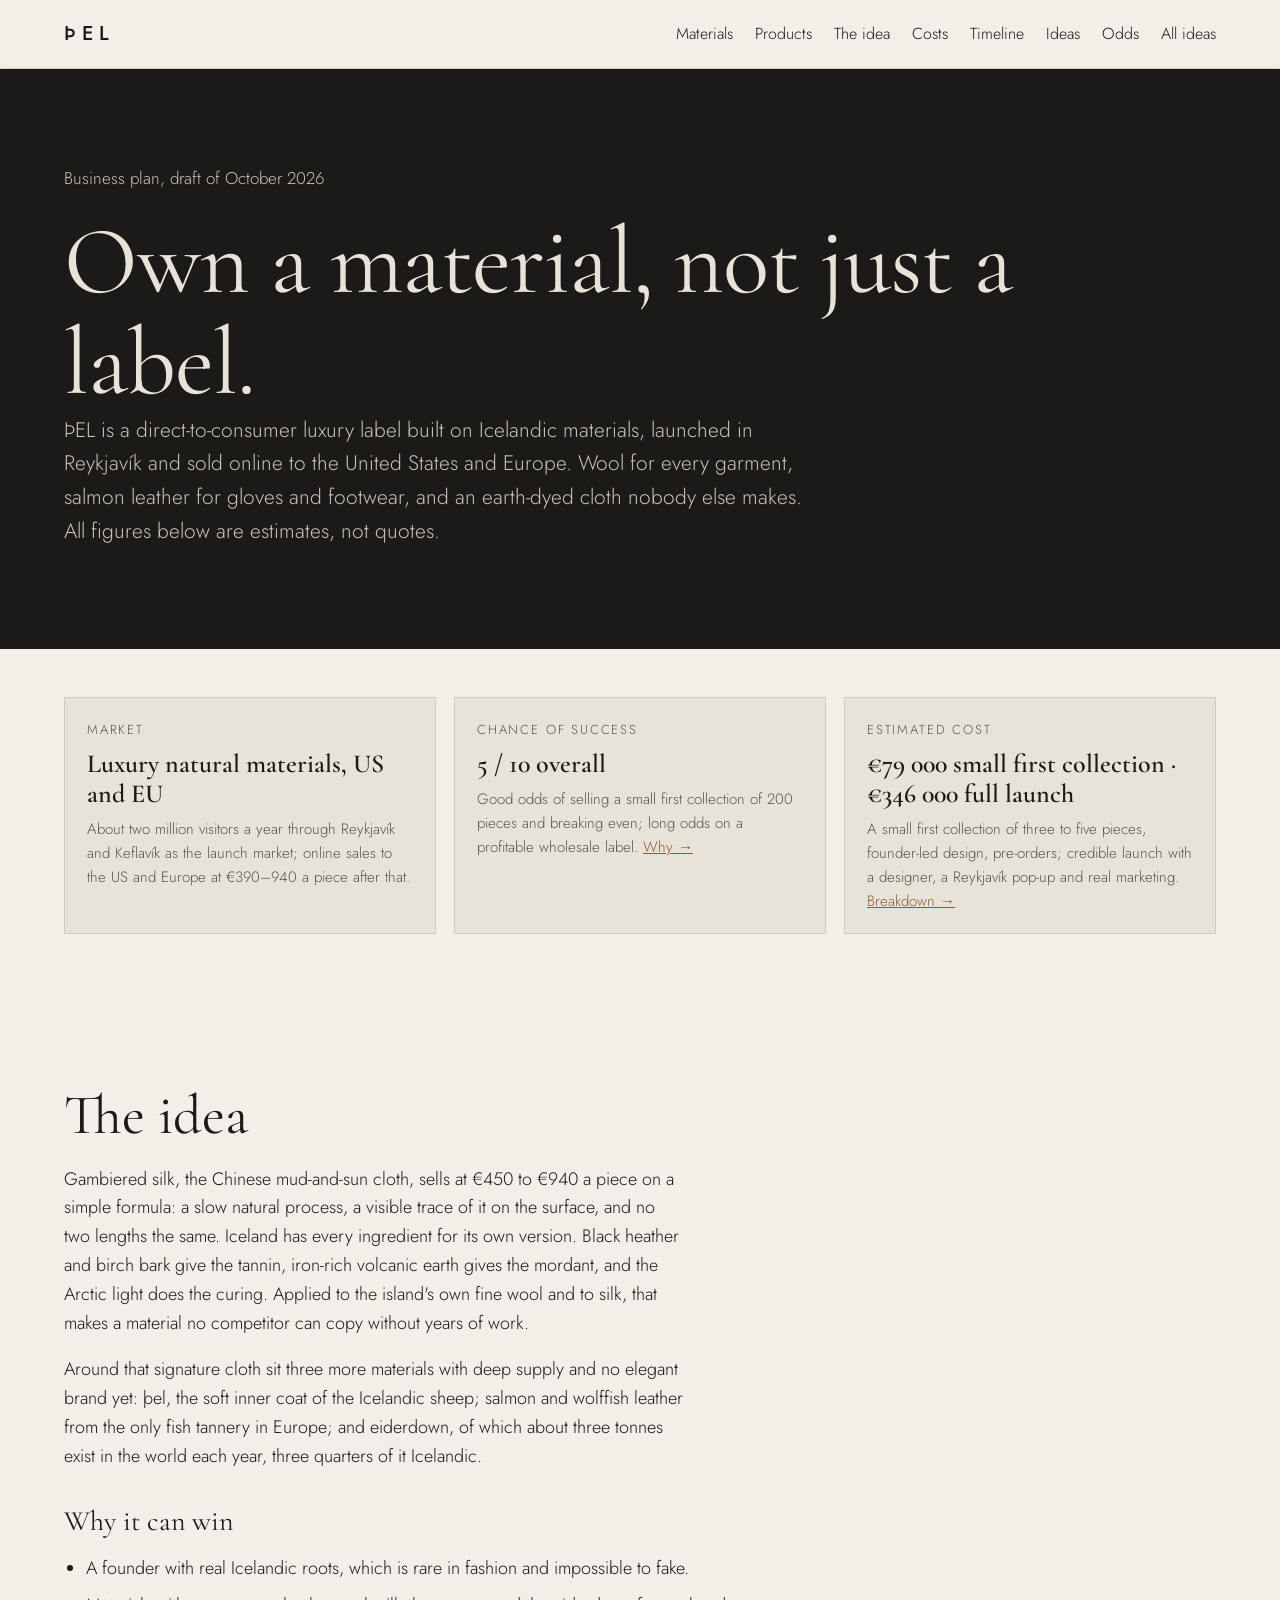
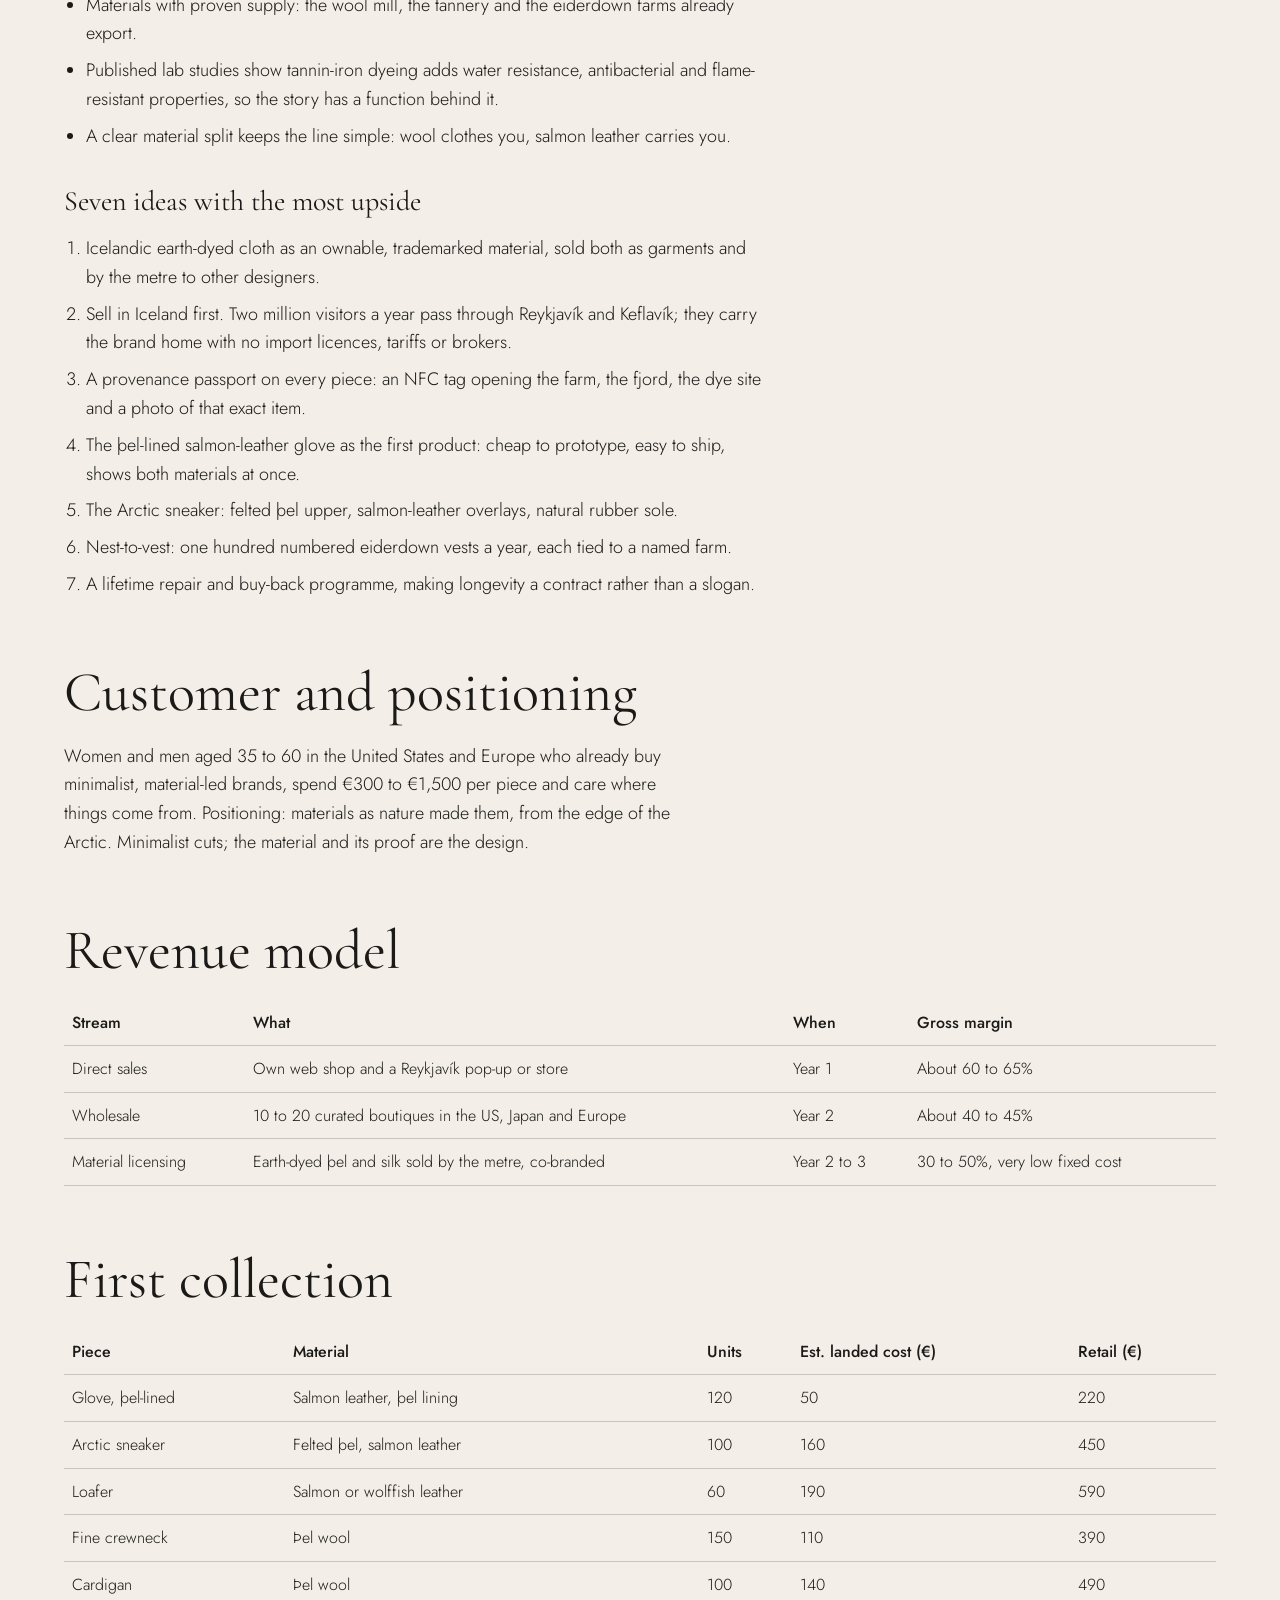
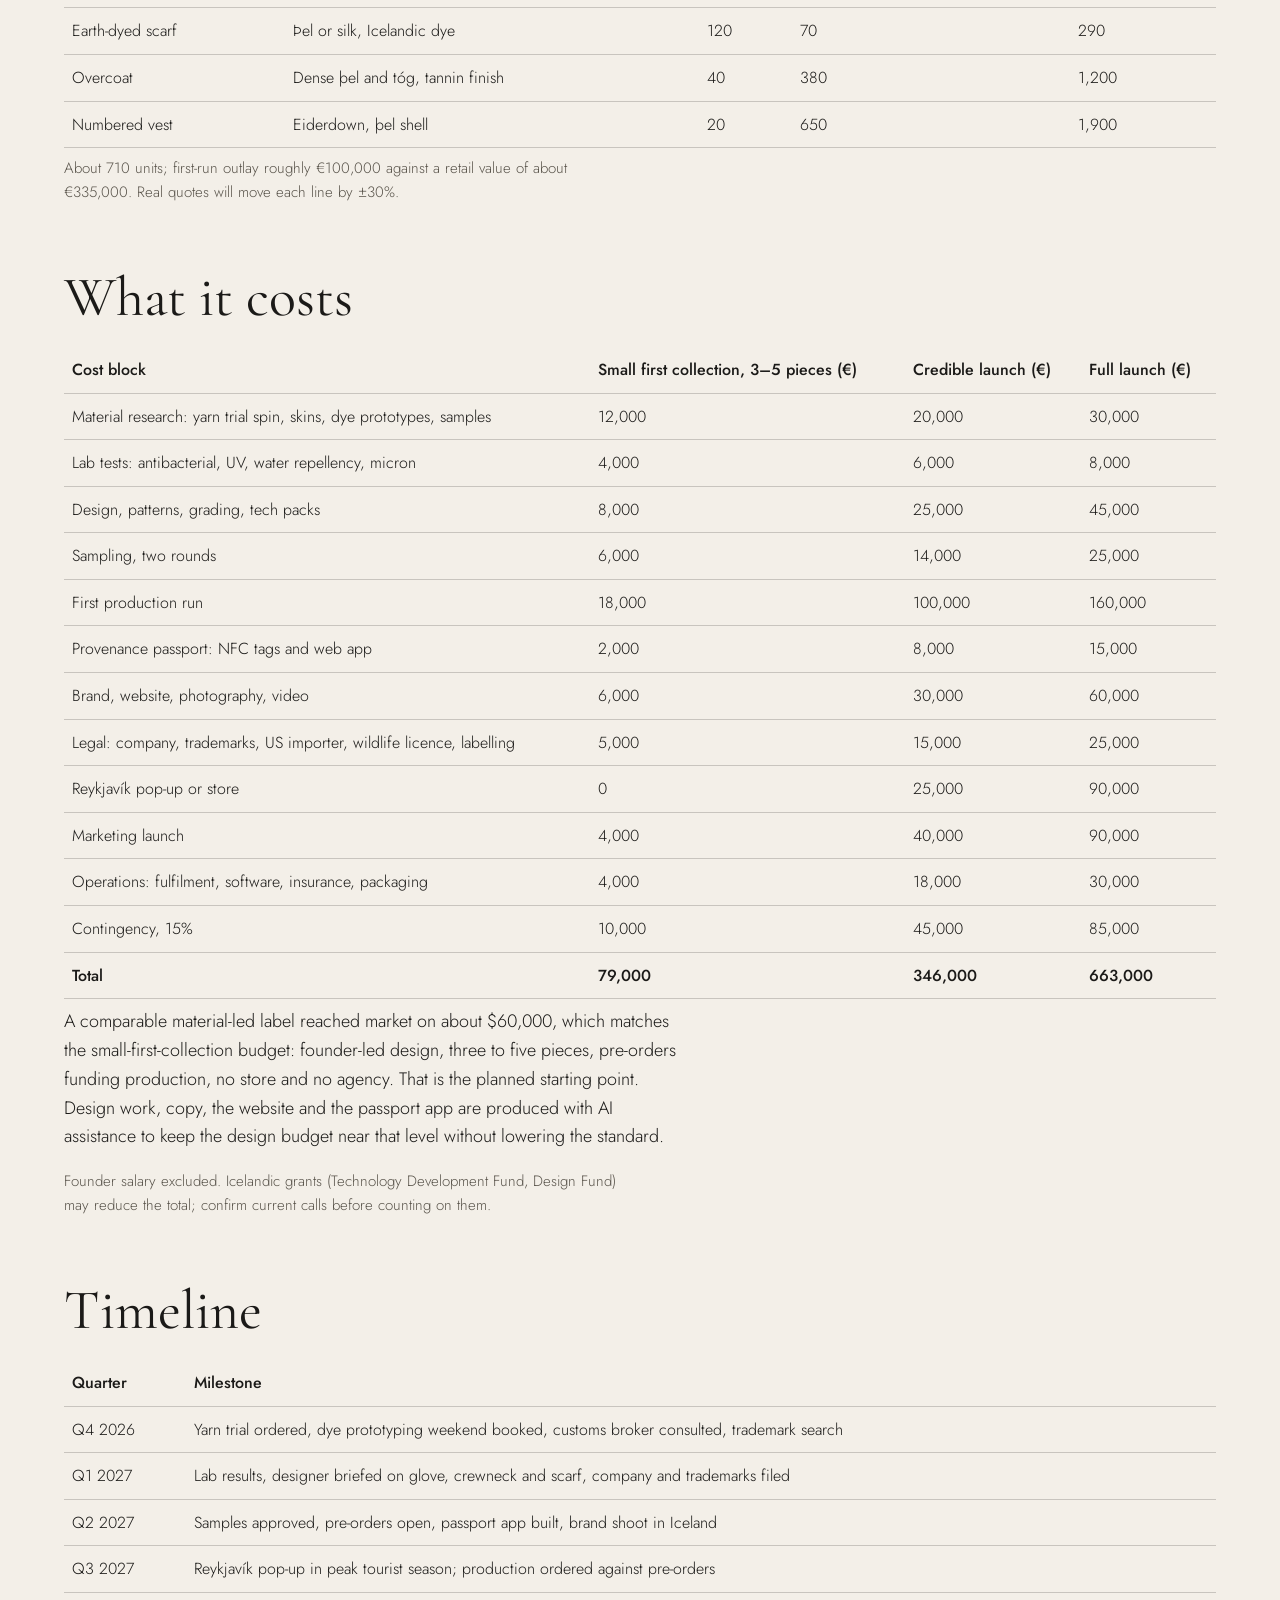
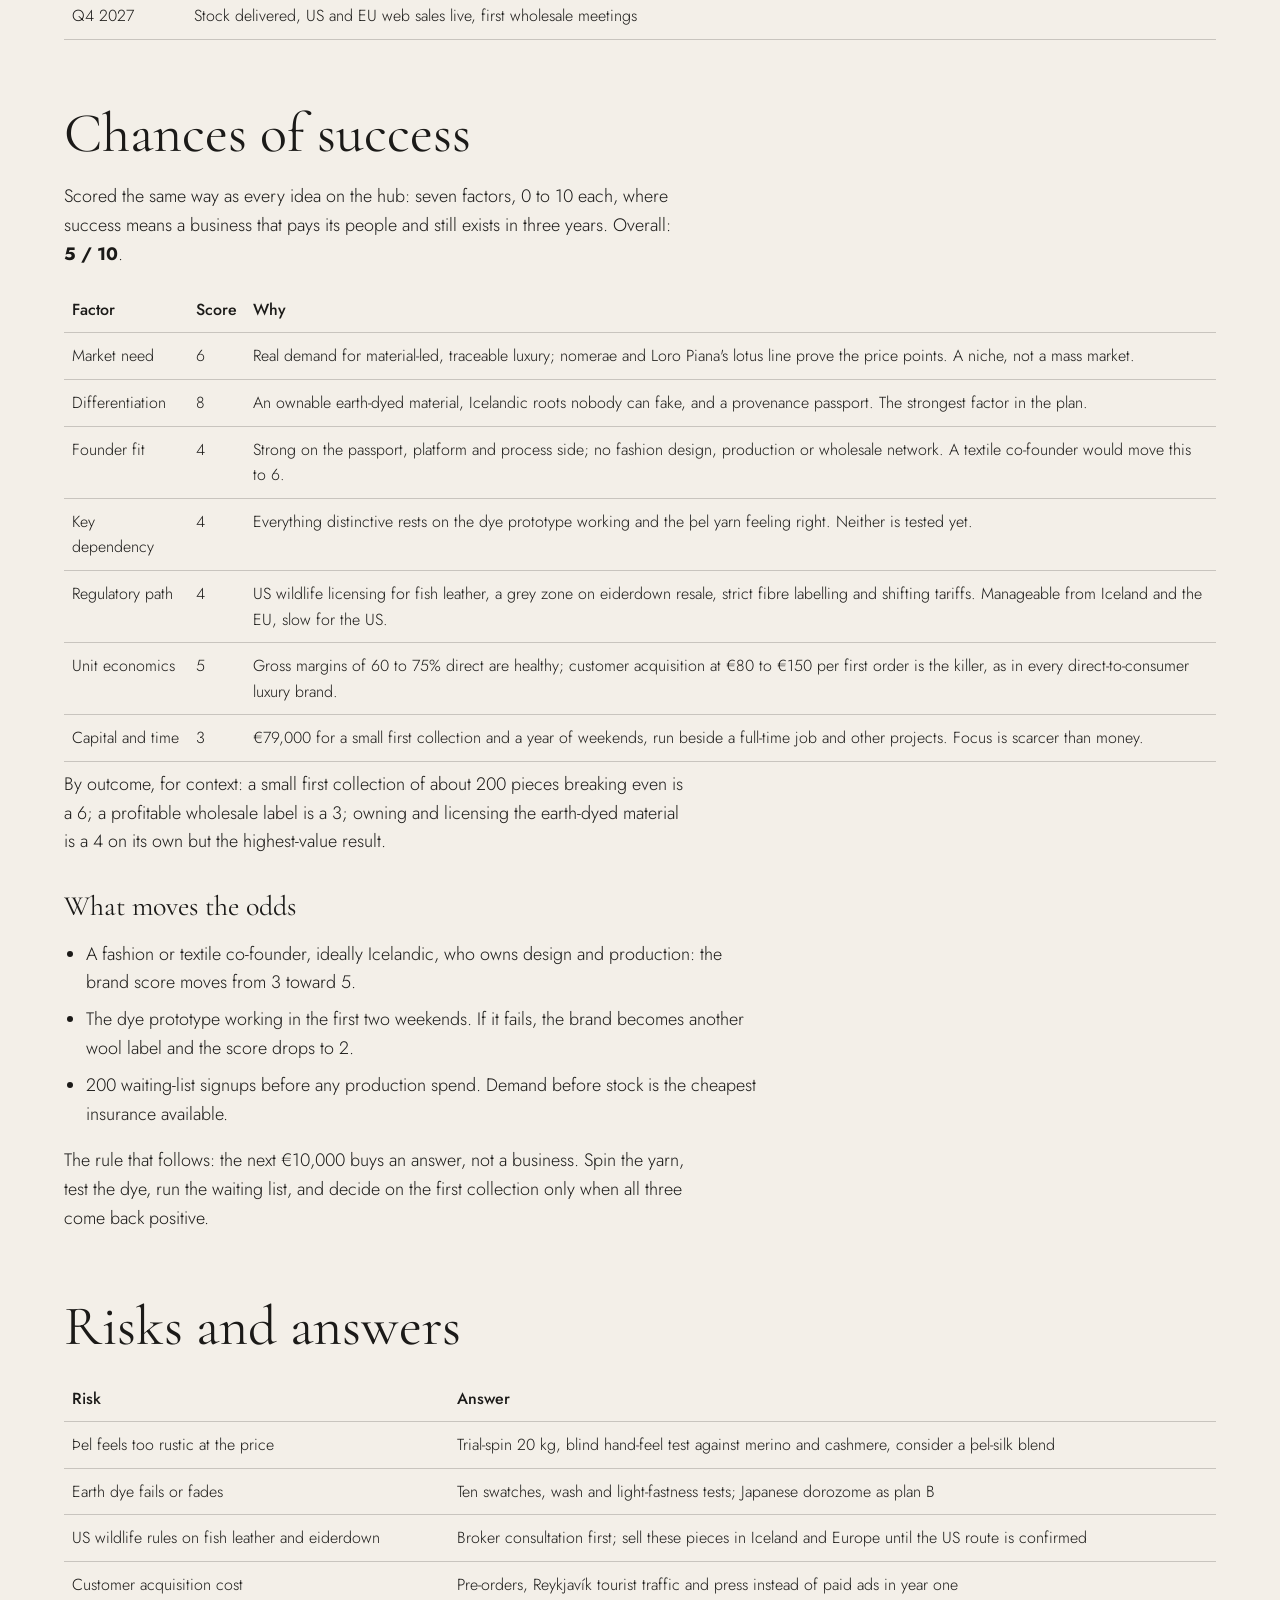
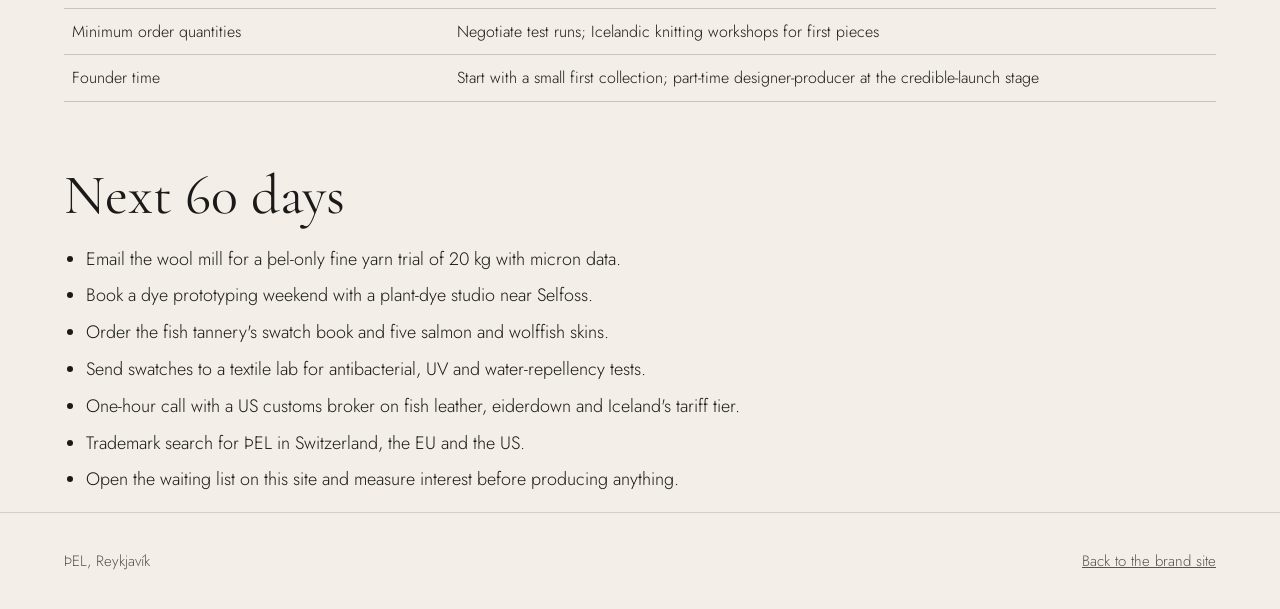
==== commit 14f17245: "Remove remaining jargon" ====
--- a/business.html
+++ b/business.html
@@ -38,7 +38,7 @@
 <div class="wrap">
 <section class="glance" aria-label="At a glance">
   <div><span>Market</span><strong>Luxury natural materials, US and EU</strong><p>About two million visitors a year through Reykjavík and Keflavík as the launch market; online sales to the US and Europe at €390–940 a piece after that.</p></div>
-  <div><span>Chance of success</span><strong>5 / 10 overall · 6 capsule · 3 scaled label</strong><p>Good odds of selling a small first collection of 200 pieces and breaking even; long odds on a profitable wholesale label. <a href="#odds">Why →</a></p></div>
+  <div><span>Chance of success</span><strong>5 / 10 overall</strong><p>Good odds of selling a small first collection of 200 pieces and breaking even; long odds on a profitable wholesale label. <a href="#odds">Why →</a></p></div>
   <div><span>Estimated cost</span><strong>€79 000 small first collection · €346 000 full launch</strong><p>A small first collection of three to five pieces, founder-led design, pre-orders; credible launch with a designer, a Reykjavík pop-up and real marketing. <a href="#costs">Breakdown →</a></p></div>
 </section>
 </div>
@@ -150,7 +150,7 @@
     <tr><td>Key dependency</td><td>4</td><td>Everything distinctive rests on the dye prototype working and the þel yarn feeling right. Neither is tested yet.</td></tr>
     <tr><td>Regulatory path</td><td>4</td><td>US wildlife licensing for fish leather, a grey zone on eiderdown resale, strict fibre labelling and shifting tariffs. Manageable from Iceland and the EU, slow for the US.</td></tr>
     <tr><td>Unit economics</td><td>5</td><td>Gross margins of 60 to 75% direct are healthy; customer acquisition at €80 to €150 per first order is the killer, as in every direct-to-consumer luxury brand.</td></tr>
-    <tr><td>Capital and time</td><td>3</td><td>€79,000 for the capsule and a year of weekends, run beside a full-time job and other projects. Focus is scarcer than money.</td></tr>
+    <tr><td>Capital and time</td><td>3</td><td>€79,000 for a small first collection and a year of weekends, run beside a full-time job and other projects. Focus is scarcer than money.</td></tr>
   </tbody>
 </table>
 <p>By outcome, for context: a small first collection of about 200 pieces breaking even is a 6; a profitable wholesale label is a 3; owning and licensing the earth-dyed material is a 4 on its own but the highest-value result.</p>
